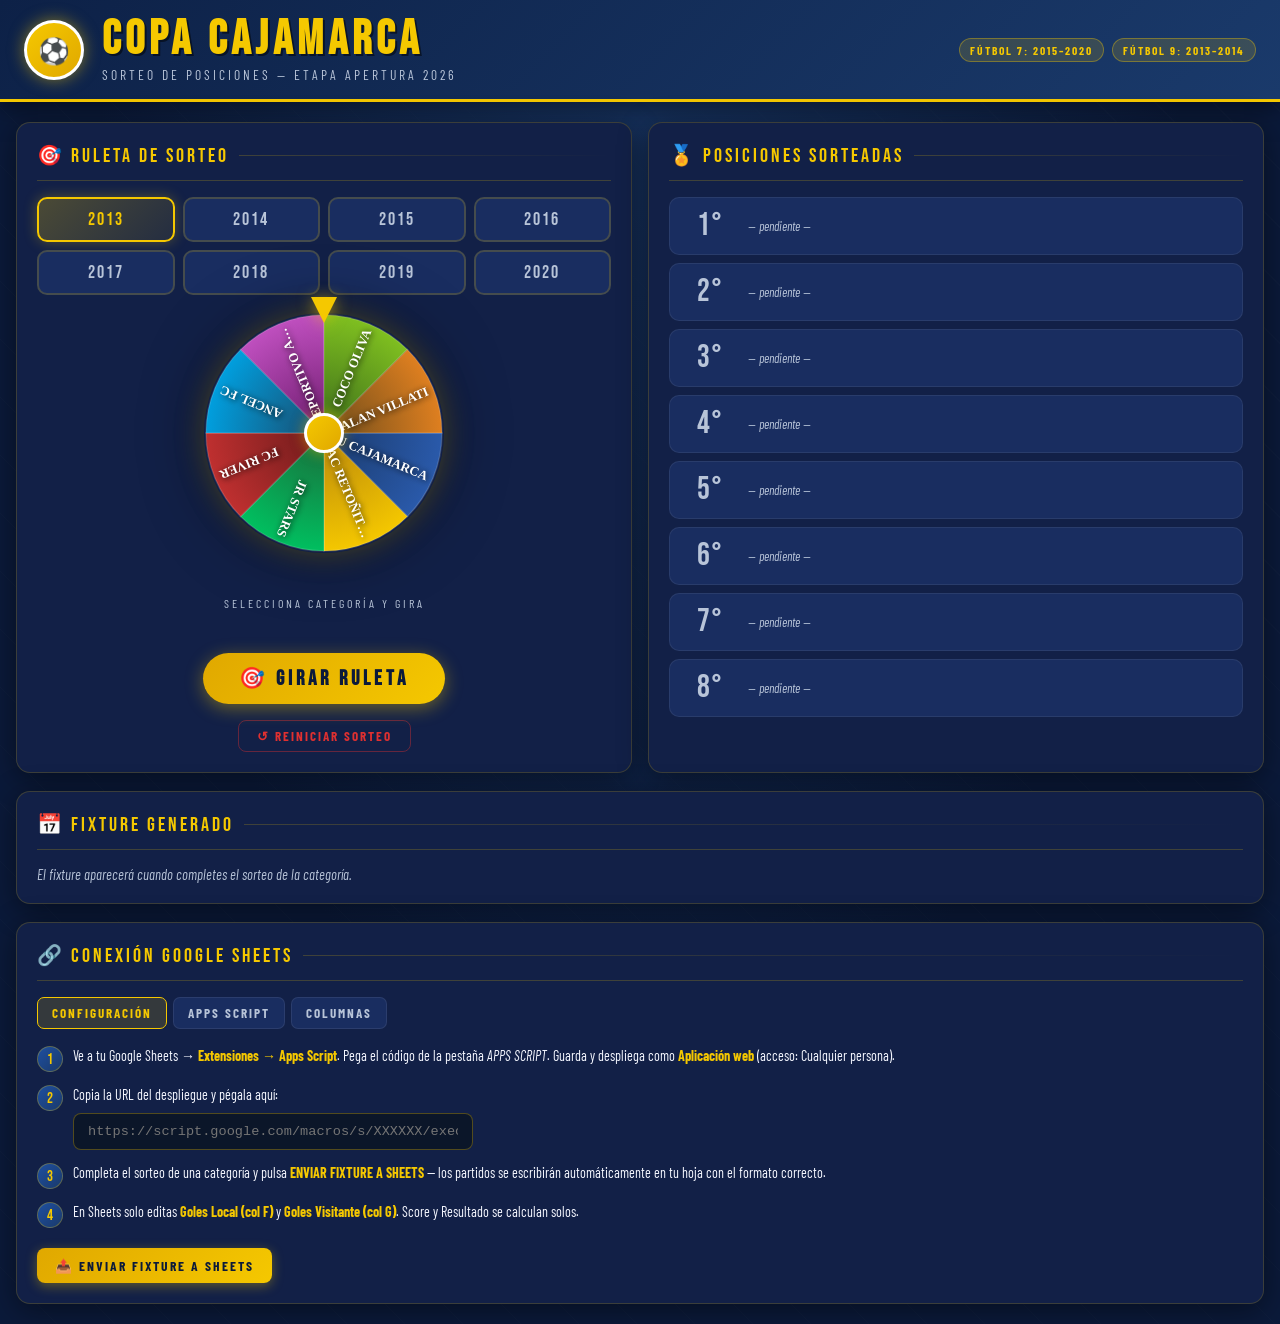
==== index.html @ 7217dd5e "MVP" ====
<!DOCTYPE html>
<html lang="es">
<head>
<meta charset="UTF-8">
<meta name="viewport" content="width=device-width, initial-scale=1.0">
<title>Copa Cajamarca – Sorteo</title>
<link href="https://fonts.googleapis.com/css2?family=Bebas+Neue&family=Barlow+Condensed:wght@400;600;700;800&display=swap" rel="stylesheet">
<style>
:root {
  --azul: #1a3a6b;
  --azul2: #0d2147;
  --azul3: #1e4fa0;
  --amarillo: #f5c800;
  --amarillo2: #e0a800;
  --blanco: #f5f7ff;
  --gris: #b8c4d8;
  --fondo: #0b1a3a;
  --panel: #122047;
  --panel2: #192d60;
  --verde: #00d068;
  --rojo: #e03030;
  --sombra: rgba(0,0,0,0.45);
}
*{box-sizing:border-box;margin:0;padding:0;}
body{
  background: var(--fondo);
  color: var(--blanco);
  font-family: 'Barlow Condensed', sans-serif;
  min-height:100vh;
  background-image:
    radial-gradient(ellipse at top, rgba(26,58,107,0.8) 0%, transparent 60%),
    repeating-linear-gradient(45deg, transparent, transparent 40px, rgba(255,255,255,0.01) 40px, rgba(255,255,255,0.01) 41px);
}

/* HEADER */
header{
  background: linear-gradient(135deg, var(--azul2), var(--azul));
  border-bottom: 3px solid var(--amarillo);
  padding: 16px 24px;
  display: flex;
  align-items: center;
  gap: 18px;
  box-shadow: 0 4px 24px rgba(0,0,0,0.5);
}
.logo-circle{
  width:60px;height:60px;border-radius:50%;
  background: linear-gradient(135deg, var(--amarillo), var(--amarillo2));
  border:3px solid #fff;
  display:flex;align-items:center;justify-content:center;
  font-size:1.6rem; flex-shrink:0;
  box-shadow:0 0 16px rgba(245,200,0,0.5);
}
.header-text h1{
  font-family:'Bebas Neue',sans-serif;
  font-size: clamp(1.8rem,4vw,3rem);
  letter-spacing:5px;
  color: var(--amarillo);
  text-shadow: 2px 2px 0 rgba(0,0,0,0.5);
  line-height:1;
}
.header-text p{
  font-size:0.85rem;
  letter-spacing:3px;
  color: var(--gris);
  text-transform:uppercase;
  margin-top:2px;
}
.header-badges{
  margin-left:auto;
  display:flex; gap:8px; flex-wrap:wrap; justify-content:flex-end;
}
.badge{
  background: rgba(245,200,0,0.15);
  border:1px solid rgba(245,200,0,0.35);
  color: var(--amarillo);
  font-size:0.72rem;
  font-weight:700;
  letter-spacing:2px;
  padding:4px 10px;
  border-radius:20px;
}

/* LAYOUT */
.wrap{max-width:1280px;margin:0 auto;padding:20px 16px;display:flex;flex-direction:column;gap:18px;}

.row{display:grid;gap:16px;}
.row-2{grid-template-columns:1fr 1fr;}
.row-3{grid-template-columns:1fr 1fr 1fr;}
@media(max-width:900px){.row-2,.row-3{grid-template-columns:1fr;}}

/* PANEL */
.panel{
  background: var(--panel);
  border:1px solid rgba(245,200,0,0.18);
  border-radius:14px;
  padding:20px;
  box-shadow:0 6px 30px var(--sombra);
}
.panel-hdr{
  font-family:'Bebas Neue',sans-serif;
  font-size:1.25rem;
  letter-spacing:3px;
  color: var(--amarillo);
  padding-bottom:12px;
  margin-bottom:16px;
  border-bottom:1px solid rgba(245,200,0,0.2);
  display:flex;align-items:center;gap:10px;
}
.panel-hdr::after{content:'';flex:1;height:1px;background:linear-gradient(to right,rgba(245,200,0,0.2),transparent);}

/* CAT BUTTONS */
.cat-grid{display:grid;grid-template-columns:repeat(4,1fr);gap:8px;margin-bottom:18px;}
.cat-btn{
  background: var(--panel2);
  border:2px solid rgba(245,200,0,0.2);
  color:var(--gris);
  font-family:'Bebas Neue',sans-serif;
  font-size:1.1rem;letter-spacing:2px;
  padding:10px 4px;border-radius:10px;cursor:pointer;
  transition:all .2s;text-align:center;
}
.cat-btn:hover{border-color:var(--amarillo);color:var(--amarillo);}
.cat-btn.active{
  background:linear-gradient(135deg,rgba(245,200,0,0.25),rgba(245,200,0,0.08));
  border-color:var(--amarillo);color:var(--amarillo);
  box-shadow:0 0 14px rgba(245,200,0,0.3);
}

/* WHEEL */
.wheel-wrap{display:flex;flex-direction:column;align-items:center;gap:16px;}
.wheel-outer{position:relative;width:240px;height:240px;}
.wheel-ptr{
  position:absolute;top:-16px;left:50%;transform:translateX(-50%);
  width:0;height:0;
  border-left:13px solid transparent;border-right:13px solid transparent;
  border-top:26px solid var(--amarillo);
  filter:drop-shadow(0 2px 8px rgba(245,200,0,0.6));z-index:10;
}
#wCanvas{border-radius:50%;box-shadow:0 0 30px rgba(245,200,0,0.25),0 0 60px rgba(0,0,0,0.5);}
.wheel-hub{
  position:absolute;top:50%;left:50%;transform:translate(-50%,-50%);
  width:40px;height:40px;border-radius:50%;
  background:linear-gradient(135deg,var(--amarillo),var(--amarillo2));
  border:3px solid #fff;box-shadow:0 0 14px rgba(245,200,0,0.5);z-index:10;
}

.spin-btn{
  background:linear-gradient(135deg,var(--amarillo2),var(--amarillo));
  color:#0b1a3a;border:none;
  font-family:'Bebas Neue',sans-serif;
  font-size:1.3rem;letter-spacing:4px;
  padding:13px 36px;border-radius:50px;cursor:pointer;
  transition:all .2s;box-shadow:0 4px 18px rgba(245,200,0,0.4);
  font-weight:900;
  position:relative;overflow:hidden;
}
.spin-btn::after{
  content:'';position:absolute;inset:0;
  background:radial-gradient(circle at center,rgba(255,255,255,0.35) 0%,transparent 70%);
  opacity:0;transition:opacity .15s;
}
.spin-btn:active::after{opacity:1;}
.spin-btn:hover:not(:disabled){transform:translateY(-2px) scale(1.04);box-shadow:0 8px 28px rgba(245,200,0,0.6),0 0 0 4px rgba(245,200,0,0.15);}
.spin-btn:disabled{opacity:.45;cursor:not-allowed;transform:none;}

/* PARTÍCULAS */
#particleCanvas{position:fixed;top:0;left:0;width:100%;height:100%;pointer-events:none;z-index:9999;}

/* RESULTADO GLOW pulse */
@keyframes resultPulse{
  0%{transform:scale(1);text-shadow:0 0 20px rgba(245,200,0,0.5);}
  50%{transform:scale(1.08);text-shadow:0 0 40px rgba(245,200,0,1),0 0 80px rgba(245,200,0,0.5);}
  100%{transform:scale(1);text-shadow:0 0 20px rgba(245,200,0,0.5);}
}
.res-pos.pop{animation:resultPulse .5s ease-out 3;}

/* WINNER card flash */
@keyframes winnerFlash{
  0%,100%{background:linear-gradient(135deg,rgba(245,200,0,0.12),rgba(245,200,0,0.03));}
  30%{background:linear-gradient(135deg,rgba(245,200,0,0.5),rgba(245,200,0,0.15));box-shadow:0 0 30px rgba(245,200,0,0.6);}
}
.pos-card.winner-flash{animation:winnerFlash .8s ease-out;}

/* SHAKE on complete */
@keyframes shakeWrap{
  0%,100%{transform:none;}
  10%,50%,90%{transform:translateX(-6px) rotate(-1deg);}
  30%,70%{transform:translateX(6px) rotate(1deg);}
}
.shake{animation:shakeWrap .5s ease-out;}

/* Spinning glow ring */
@keyframes spinGlow{
  0%{box-shadow:0 0 30px rgba(245,200,0,0.25),0 0 60px rgba(0,0,0,0.5);}
  50%{box-shadow:0 0 60px rgba(245,200,0,0.9),0 0 100px rgba(245,200,0,0.3);}
  100%{box-shadow:0 0 30px rgba(245,200,0,0.25),0 0 60px rgba(0,0,0,0.5);}
}
#wCanvas.spinning{animation:spinGlow .3s ease-in-out infinite;}

.reset-btn{
  background:transparent;border:1px solid rgba(224,48,48,0.4);color:var(--rojo);
  font-family:'Barlow Condensed',sans-serif;font-weight:700;
  font-size:0.82rem;letter-spacing:2px;padding:7px 18px;border-radius:8px;cursor:pointer;transition:all .2s;
}
.reset-btn:hover{background:rgba(224,48,48,0.1);border-color:var(--rojo);}

.result-box{
  text-align:center;min-height:68px;
  display:flex;flex-direction:column;align-items:center;justify-content:center;
}
.res-label{font-size:0.75rem;color:var(--gris);letter-spacing:3px;text-transform:uppercase;}
.res-pos{
  font-family:'Bebas Neue',sans-serif;font-size:3.2rem;
  color:var(--amarillo);line-height:1;
  text-shadow:0 0 20px rgba(245,200,0,0.5);
}
.res-team{font-size:1rem;font-weight:700;color:#7ec8ff;letter-spacing:2px;margin-top:2px;}

.complete-banner{
  display:none;text-align:center;padding:12px;
  background:linear-gradient(135deg,rgba(0,208,104,0.15),transparent);
  border:1px solid rgba(0,208,104,0.3);border-radius:10px;margin-top:8px;
  font-family:'Bebas Neue',sans-serif;font-size:1.2rem;letter-spacing:3px;color:var(--verde);
  animation:glow 2s ease-in-out infinite;
}
@keyframes glow{0%,100%{box-shadow:0 0 8px rgba(0,208,104,0.2);}50%{box-shadow:0 0 24px rgba(0,208,104,0.5);}}

/* POSICIONES SORTEADAS — grande, sin scroll */
.pos-grid{
  display:flex;flex-direction:column;gap:8px;
}
.pos-card{
  display:flex;align-items:center;gap:14px;
  background: var(--panel2);
  border:1px solid rgba(255,255,255,0.07);
  border-radius:10px;padding:12px 16px;
  transition:all .2s;
}
.pos-card.filled{
  border-color:rgba(245,200,0,0.35);
  background:linear-gradient(135deg,rgba(245,200,0,0.12),rgba(245,200,0,0.03));
}
.pos-num{
  font-family:'Bebas Neue',sans-serif;font-size:2rem;
  min-width:48px;text-align:center;line-height:1;
  color: var(--gris);
}
.pos-num.filled{color:var(--amarillo);text-shadow:0 0 12px rgba(245,200,0,0.4);}
.pos-name{font-size:1rem;font-weight:700;letter-spacing:1.5px;color:var(--blanco);}
.pos-badge-lbl{
  margin-left:auto;font-size:0.7rem;letter-spacing:2px;
  color:var(--amarillo);font-weight:700;
}
.pos-empty-hint{font-size:0.82rem;color:var(--gris);font-style:italic;}

/* SEMIFINALES */
.sf-box{
  background:linear-gradient(135deg,rgba(0,208,104,0.07),transparent);
  border:1px solid rgba(0,208,104,0.2);
  border-radius:10px;padding:14px;
}
.sf-match{
  display:flex;align-items:center;justify-content:space-between;
  padding:10px 0;border-bottom:1px solid rgba(255,255,255,0.05);
  font-size:0.95rem;font-weight:700;letter-spacing:1px;
}
.sf-match:last-child{border-bottom:none;}
.sf-team{flex:1;text-align:center;font-size:0.88rem;}
.sf-pos{font-family:'Bebas Neue',sans-serif;font-size:1.5rem;min-width:36px;text-align:center;}
.c1{color:#FFD700;} .c2{color:#c0c0c0;} .c3{color:#cd7f32;} .c4{color:#7ec8ff;}
.sf-vs{color:var(--gris);font-size:0.75rem;padding:0 8px;}
.sf-note{font-size:0.7rem;color:var(--gris);letter-spacing:1px;margin-left:4px;}
.descanso-tag{
  background:rgba(245,200,0,0.12);color:var(--amarillo);
  font-size:0.7rem;letter-spacing:2px;padding:2px 8px;border-radius:5px;
  border:1px solid rgba(245,200,0,0.2);
}
.final-tag{
  font-family:'Bebas Neue',sans-serif;font-size:1.1rem;
  letter-spacing:3px;color:var(--amarillo);text-align:center;
  padding:6px 0;
}

/* FIXTURE */
.fixture-controls{
  display:flex;align-items:center;gap:10px;flex-wrap:wrap;margin-bottom:14px;
}
.fixture-controls select,
.fixture-controls input{
  background:var(--panel2);border:1px solid rgba(245,200,0,0.25);
  color:var(--blanco);font-family:'Barlow Condensed',sans-serif;
  font-size:0.9rem;letter-spacing:1px;
  padding:8px 12px;border-radius:8px;outline:none;cursor:pointer;
}
.fixture-controls select:focus,
.fixture-controls input:focus{border-color:var(--amarillo);}
.fixture-controls label{font-size:0.8rem;color:var(--gris);letter-spacing:2px;text-transform:uppercase;}

.jornada-block{margin-bottom:16px;}
.jornada-label{
  font-family:'Bebas Neue',sans-serif;font-size:1.1rem;letter-spacing:3px;
  color:var(--amarillo);margin-bottom:8px;display:flex;align-items:center;gap:8px;
}
.jornada-label::after{content:'';flex:1;height:1px;background:rgba(245,200,0,0.2);}

.match-row{
  display:flex;align-items:center;gap:8px;
  background:var(--panel2);border:1px solid rgba(255,255,255,0.06);
  border-radius:8px;padding:11px 14px;margin-bottom:7px;
  font-size:0.95rem;font-weight:600;letter-spacing:1px;
}
.match-local,.match-visitor{flex:1;}
.match-local{text-align:right;}
.match-visitor{text-align:left;}
.match-vs{
  background:rgba(245,200,0,0.12);border:1px solid rgba(245,200,0,0.25);
  color:var(--amarillo);font-family:'Bebas Neue',sans-serif;
  font-size:0.85rem;letter-spacing:2px;padding:4px 10px;border-radius:6px;
  white-space:nowrap;flex-shrink:0;
}
.match-pos{
  font-size:0.72rem;color:var(--gris);letter-spacing:1px;
  display:block;font-weight:400;
}
.no-fixture{color:var(--gris);font-size:0.9rem;font-style:italic;}

/* DESCANSO row en fixture */
.bye-row{
  display:flex;align-items:center;gap:10px;
  background:rgba(255,140,0,0.07);border:1px dashed rgba(255,140,0,0.35);
  border-radius:8px;padding:9px 14px;margin-bottom:7px;
  font-size:0.88rem;font-weight:600;letter-spacing:1px;color:rgba(255,200,80,0.85);
}
.bye-icon{font-size:1.1rem;}
.bye-label{font-size:0.7rem;letter-spacing:2px;color:rgba(255,140,0,0.6);margin-left:auto;text-transform:uppercase;}

/* SHEETS */
.url-input{
  width:100%;background:#0b1629;border:1px solid rgba(245,200,0,0.3);
  color:var(--amarillo);font-family:'Courier New',monospace;font-size:0.85rem;
  padding:10px 14px;border-radius:8px;margin-top:8px;outline:none;
}
.url-input:focus{border-color:var(--amarillo);box-shadow:0 0 10px rgba(245,200,0,0.2);}
.code-block{
  background:#060e1f;border:1px solid rgba(255,255,255,0.1);border-radius:8px;
  padding:14px 16px;font-family:'Courier New',monospace;font-size:0.78rem;
  color:#7ee787;margin:10px 0;white-space:pre-wrap;word-break:break-all;line-height:1.6;
  max-height:260px;overflow-y:auto;
}
.code-block::-webkit-scrollbar{width:4px;}
.code-block::-webkit-scrollbar-thumb{background:rgba(245,200,0,0.3);border-radius:2px;}
.action-btn{
  background:linear-gradient(135deg,var(--azul3),var(--azul));
  color:#fff;border:1px solid rgba(245,200,0,0.3);
  font-family:'Barlow Condensed',sans-serif;font-weight:700;
  font-size:0.85rem;letter-spacing:2px;padding:9px 18px;
  border-radius:8px;cursor:pointer;transition:all .2s;margin-top:8px;margin-right:6px;
}
.action-btn:hover{background:linear-gradient(135deg,var(--azul),var(--azul2));border-color:var(--amarillo);}
.action-btn.amarillo{
  background:linear-gradient(135deg,var(--amarillo2),var(--amarillo));
  color:#0b1a3a;border:none;box-shadow:0 3px 12px rgba(245,200,0,0.35);
}
.action-btn.amarillo:hover{box-shadow:0 6px 20px rgba(245,200,0,0.55);}

.step-row{display:flex;gap:10px;align-items:flex-start;margin-bottom:12px;}
.step-n{
  width:26px;height:26px;border-radius:50%;
  background:linear-gradient(135deg,var(--azul3),var(--azul));
  border:1px solid rgba(245,200,0,0.3);
  color:var(--amarillo);font-family:'Bebas Neue',sans-serif;font-size:0.95rem;
  display:flex;align-items:center;justify-content:center;flex-shrink:0;margin-top:1px;
}
.step-t{font-size:0.88rem;color:var(--blanco);line-height:1.5;}
.step-t strong{color:var(--amarillo);}

.tabs{display:flex;gap:6px;margin-bottom:16px;flex-wrap:wrap;}
.tab-btn{
  background:var(--panel2);border:1px solid rgba(255,255,255,0.08);
  color:var(--gris);font-family:'Barlow Condensed',sans-serif;font-weight:700;
  font-size:0.82rem;letter-spacing:2px;padding:7px 14px;border-radius:7px;cursor:pointer;transition:all .2s;
}
.tab-btn.active{background:rgba(245,200,0,0.15);border-color:var(--amarillo);color:var(--amarillo);}
.tab-c{display:none;} .tab-c.active{display:block;}

.copy-btn{
  background:rgba(245,200,0,0.12);border:1px solid rgba(245,200,0,0.25);
  color:var(--amarillo);font-family:'Barlow Condensed',sans-serif;
  font-weight:700;font-size:0.78rem;letter-spacing:2px;
  padding:5px 12px;border-radius:6px;cursor:pointer;transition:all .2s;margin-top:4px;
}
.copy-btn:hover{background:rgba(245,200,0,0.22);}

#statusMsg{
  margin-top:10px;padding:8px 14px;border-radius:8px;
  font-size:0.85rem;font-weight:700;letter-spacing:1px;display:none;
}
#statusMsg.ok{background:rgba(0,208,104,0.12);border:1px solid rgba(0,208,104,0.3);color:var(--verde);}
#statusMsg.err{background:rgba(224,48,48,0.12);border:1px solid rgba(224,48,48,0.3);color:var(--rojo);}
#statusMsg.info{background:rgba(245,200,0,0.1);border:1px solid rgba(245,200,0,0.25);color:var(--amarillo);}
</style>
</head>
<body>

<header>
  <div class="logo-circle">
  <img src="logo.png" alt="Copa Cajamarca"
    style="width:100%;height:100%;object-fit:cover;border-radius:50%;"
    onerror="this.style.display='none';this.parentElement.innerHTML='⚽';">
</div>
  <div class="header-text">
    <h1>COPA CAJAMARCA</h1>
    <p>Sorteo de Posiciones — Etapa Apertura 2026</p>
  </div>
  <div class="header-badges">
    <span class="badge">FÚTBOL 7: 2015–2020</span>
    <span class="badge">FÚTBOL 9: 2013–2014</span>
  </div>
</header>

<div class="wrap">

  <!-- ROW 1: Ruleta + Posiciones -->
  <div class="row row-2">

    <!-- RULETA -->
    <div class="panel">
      <div class="panel-hdr">🎯 RULETA DE SORTEO</div>
      <div class="cat-grid" id="catGrid"></div>
      <div class="wheel-wrap">
        <div class="wheel-outer">
          <div class="wheel-ptr"></div>
          <canvas id="wCanvas" width="240" height="240"></canvas>
          <div class="wheel-hub"></div>
        </div>
        <div class="result-box" id="resultBox">
          <div class="res-label">Selecciona categoría y gira</div>
        </div>
        <button class="spin-btn" id="spinBtn" onclick="spinWheel()">🎯 GIRAR RULETA</button>
        <button class="reset-btn" onclick="resetDraw()">↺ REINICIAR SORTEO</button>
        <div class="complete-banner" id="completeBanner">🏆 ¡SORTEO COMPLETO!</div>
      </div>
    </div>

    <!-- POSICIONES -->
    <div class="panel">
      <div class="panel-hdr">🏅 POSICIONES SORTEADAS</div>
      <div class="pos-grid" id="posGrid"></div>

      <!-- SEMIFINALES/FINAL (solo si ≤4) -->
      <div id="sfSection" style="display:none;margin-top:18px;">
        <div class="panel-hdr" style="margin-bottom:12px;">🏆 <span id="sfTitle">SEMIFINALES</span></div>
        <div class="sf-box" id="sfBox"></div>
      </div>
    </div>

  </div>

  <!-- ROW 2: Fixture generado (full width) -->
  <div class="panel">
    <div class="panel-hdr" id="fixturePanelHdr">📅 FIXTURE GENERADO</div>
    <div class="fixture-controls" id="fixtureControls" style="display:none;">
      <label>Jornada:</label>
      <select id="filterJornada" onchange="renderFixture()">
        <option value="">Todas</option>
      </select>
      <label>Buscar equipo:</label>
      <input type="text" id="searchEquipo" placeholder="Nombre del equipo…" oninput="renderFixture()" style="width:200px;">
    </div>
    <div id="fixtureContent"><div class="no-fixture">El fixture aparecerá cuando completes el sorteo de la categoría.</div></div>
  </div>

  <!-- ROW 3: Google Sheets -->
  <div class="panel">
    <div class="panel-hdr">🔗 CONEXIÓN GOOGLE SHEETS</div>
    <div class="tabs">
      <button class="tab-btn active" onclick="switchTab('t-setup',this)">CONFIGURACIÓN</button>
      <button class="tab-btn" onclick="switchTab('t-script',this)">APPS SCRIPT</button>
      <button class="tab-btn" onclick="switchTab('t-cols',this)">COLUMNAS</button>
    </div>

    <div id="t-setup" class="tab-c active">
      <div class="step-row"><div class="step-n">1</div><div class="step-t">Ve a tu Google Sheets → <strong>Extensiones → Apps Script</strong>. Pega el código de la pestaña <em>APPS SCRIPT</em>. Guarda y despliega como <strong>Aplicación web</strong> (acceso: Cualquier persona).</div></div>
      <div class="step-row"><div class="step-n">2</div><div class="step-t">Copia la URL del despliegue y pégala aquí:<input class="url-input" id="sheetsUrl" type="text" placeholder="https://script.google.com/macros/s/XXXXXX/exec" oninput="saveUrl()"></div></div>
      <div class="step-row"><div class="step-n">3</div><div class="step-t">Completa el sorteo de una categoría y pulsa <strong>ENVIAR FIXTURE A SHEETS</strong> — los partidos se escribirán automáticamente en tu hoja con el formato correcto.</div></div>
      <div class="step-row"><div class="step-n">4</div><div class="step-t">En Sheets solo editas <strong>Goles Local (col F)</strong> y <strong>Goles Visitante (col G)</strong>. Score y Resultado se calculan solos.</div></div>
      <button class="action-btn amarillo" onclick="sendToSheets()">📤 ENVIAR FIXTURE A SHEETS</button>
      <div id="statusMsg"></div>
    </div>

    <div id="t-script" class="tab-c">
      <div class="step-t" style="margin-bottom:8px;">Pega este código en <strong>Apps Script</strong> de tu Google Sheets:</div>
      <div class="code-block" id="codeBlock">// ============================================
// COPA CAJAMARCA — Apps Script
// ============================================
const SHEET_FIXTURE = "FIXTURE"; // Nombre de tu hoja

function doGet(e) {
  const action = e.parameter.action || "";
  if (action === "writeFixture") return writeFixture(e);
  return ContentService.createTextOutput("Copa Cajamarca API OK");
}

function writeFixture(e) {
  const ss = SpreadsheetApp.getActiveSpreadsheet();
  let sheet = ss.getSheetByName(SHEET_FIXTURE);
  if (!sheet) sheet = ss.insertSheet(SHEET_FIXTURE);

  const payload = JSON.parse(e.parameter.data);
  const categoria = payload.categoria;
  const partidos  = payload.partidos;

  // Encabezados (solo si la hoja está vacía)
  if (sheet.getLastRow() === 0) {
    sheet.appendRow(["Jornada","CATEGORIA","Local","Score","Visitante","Goles Local","Goles Visitante","Resultado"]);
    sheet.getRange(1,1,1,8).setFontWeight("bold").setBackground("#1a3a6b").setFontColor("#ffffff");
    sheet.setFrozenRows(1);
  }

  // Borrar filas previas de esta categoría
  const data = sheet.getDataRange().getValues();
  for (let i = data.length - 1; i >= 1; i--) {
    if (String(data[i][1]) === String(categoria)) sheet.deleteRow(i + 1);
  }

  // Insertar nuevos partidos
  partidos.forEach(p => {
    sheet.appendRow([
      p.jornada,
      categoria,
      p.local,
      "- : -",       // Score inicial
      p.visitante,
      "",            // Goles Local (vacío para editar)
      "",            // Goles Visitante (vacío para editar)
      "PENDIENTE"
    ]);
  });

  // Formato de la última columna (Resultado) en negrita
  const last = sheet.getLastRow();
  if (last > 1) {
    sheet.getRange(2, 8, last - 1, 1).setFontWeight("bold");
    sheet.getRange(2, 6, last - 1, 2).setBackground("#e8f5e9"); // verde claro para goles
    sheet.autoResizeColumns(1, 8);
  }

  return ContentService
    .createTextOutput(JSON.stringify({ ok: true, rows: partidos.length }))
    .setMimeType(ContentService.MimeType.JSON);
}</div>
      <button class="copy-btn" onclick="copyCode()">📋 COPIAR CÓDIGO</button>
    </div>

    <div id="t-cols" class="tab-c">
      <div class="step-t" style="margin-bottom:12px;">Tu hoja <strong>FIXTURE</strong> tendrá estas columnas (se crean automáticamente al enviar):</div>
      <div style="display:grid;grid-template-columns:repeat(4,1fr);gap:7px;">
        <div style="background:rgba(245,200,0,0.1);border:1px solid rgba(245,200,0,0.25);border-radius:7px;padding:9px;text-align:center;font-size:0.82rem;color:var(--amarillo);font-weight:700;">A<br><span style="color:var(--blanco);font-weight:400;">Jornada</span></div>
        <div style="background:rgba(245,200,0,0.1);border:1px solid rgba(245,200,0,0.25);border-radius:7px;padding:9px;text-align:center;font-size:0.82rem;color:var(--amarillo);font-weight:700;">B<br><span style="color:var(--blanco);font-weight:400;">CATEGORIA</span></div>
        <div style="background:rgba(245,200,0,0.1);border:1px solid rgba(245,200,0,0.25);border-radius:7px;padding:9px;text-align:center;font-size:0.82rem;color:var(--amarillo);font-weight:700;">C<br><span style="color:var(--blanco);font-weight:400;">Local</span></div>
        <div style="background:rgba(245,200,0,0.1);border:1px solid rgba(245,200,0,0.25);border-radius:7px;padding:9px;text-align:center;font-size:0.82rem;color:var(--amarillo);font-weight:700;">D<br><span style="color:var(--blanco);font-weight:400;">Score</span></div>
        <div style="background:rgba(100,200,255,0.1);border:1px solid rgba(100,200,255,0.25);border-radius:7px;padding:9px;text-align:center;font-size:0.82rem;color:#7ec8ff;font-weight:700;">E<br><span style="color:var(--blanco);font-weight:400;">Visitante</span></div>
        <div style="background:rgba(0,208,104,0.1);border:1px solid rgba(0,208,104,0.3);border-radius:7px;padding:9px;text-align:center;font-size:0.82rem;color:var(--verde);font-weight:700;">F ✏️<br><span style="color:var(--blanco);font-weight:400;">Goles Local</span></div>
        <div style="background:rgba(0,208,104,0.1);border:1px solid rgba(0,208,104,0.3);border-radius:7px;padding:9px;text-align:center;font-size:0.82rem;color:var(--verde);font-weight:700;">G ✏️<br><span style="color:var(--blanco);font-weight:400;">Goles Visit.</span></div>
        <div style="background:rgba(245,200,0,0.1);border:1px solid rgba(245,200,0,0.25);border-radius:7px;padding:9px;text-align:center;font-size:0.82rem;color:var(--amarillo);font-weight:700;">H<br><span style="color:var(--blanco);font-weight:400;">Resultado</span></div>
      </div>
      <div style="margin-top:10px;color:var(--gris);font-size:0.78rem;">Las columnas <span style="color:var(--verde)">F y G</span> son las únicas que editas manualmente en Sheets.</div>
    </div>
  </div>

</div><!-- /wrap -->
<canvas id="particleCanvas"></canvas>

<script>
// ============================================
// DATA
// ============================================
const EQUIPOS = {
  "2013": ["U CAJAMARCA","AAC RETOÑITOS","JR STARS","FC RIVER","ANCEL FC","DEPORTIVO ANCEL","COCO OLIVA","ALAN VILLATI"],
  "2014": ["U CAJAMARCA","AAC RETOÑITOS","JR STARS","COCO OLIVA"],
  "2015": ["U CAJAMARCA","AAC RETOÑITOS","JR STARS","COCO OLIVA"],
  "2016": ["U CAJAMARCA","AAC RETOÑITOS","JR STARS","EFB BARCELONA","COCO OLIVA","ALAN VILLATI"],
  "2017": ["U CAJAMARCA","AAC RETOÑITOS","JR STARS","SAINTHORE","PERFECT SOCCER","JOTITAS","COCO OLIVA","ALAN VILLATI"],
  "2018": ["U CAJAMARCA","AAC RETOÑITOS","JR STARS","ANCEL FC","OLYMPIC FC"],
  "2019": ["U CAJAMARCA","AAC RETOÑITOS","JR STARS","OLYMPIC FC","ANCEL FC"],
  "2020": ["U CAJAMARCA","AAC RETOÑITOS","JJ LOS LEONES"]
};

let state = {};
Object.keys(EQUIPOS).forEach(c => { state[c] = { drawn:[], remaining:[...EQUIPOS[c]], spinning:false }; });

let currentCat = "2013";
let currentMatches = [];

const COLORS = [
  ["#1a3a6b","#2a5aab"],["#b8860b","#f5c800"],["#1a6b3a","#00c060"],
  ["#6b1a1a","#c03030"],["#1a4a6b","#00a0e0"],["#6b1a6b","#c050c0"],
  ["#3a6b1a","#80c020"],["#6b4a1a","#e08020"],["#1a6b6b","#00c0c0"],["#4a1a6b","#9040d0"],
];

// ============================================
// AUDIO ENGINE (Web Audio API — sin archivos externos)
// ============================================
let audioCtx = null;
function getAudio(){
  if(!audioCtx) audioCtx = new (window.AudioContext||window.webkitAudioContext)();
  return audioCtx;
}

function playTick(pitch=440, vol=0.18){
  const ac=getAudio();
  const o=ac.createOscillator();
  const g=ac.createGain();
  o.connect(g); g.connect(ac.destination);
  o.type='triangle';
  o.frequency.setValueAtTime(pitch,ac.currentTime);
  o.frequency.exponentialRampToValueAtTime(pitch*1.5,ac.currentTime+0.02);
  g.gain.setValueAtTime(vol,ac.currentTime);
  g.gain.exponentialRampToValueAtTime(0.001,ac.currentTime+0.07);
  o.start(ac.currentTime);
  o.stop(ac.currentTime+0.08);
}

function playWhoosh(){
  const ac=getAudio();
  const buf=ac.createBuffer(1,ac.sampleRate*0.4,ac.sampleRate);
  const d=buf.getChannelData(0);
  for(let i=0;i<d.length;i++) d[i]=(Math.random()*2-1)*Math.pow(1-i/d.length,2);
  const src=ac.createBufferSource();
  const g=ac.createGain();
  const f=ac.createBiquadFilter();
  src.buffer=buf;
  f.type='bandpass'; f.frequency.value=800; f.Q.value=0.5;
  src.connect(f); f.connect(g); g.connect(ac.destination);
  g.gain.setValueAtTime(0.6,ac.currentTime);
  g.gain.exponentialRampToValueAtTime(0.001,ac.currentTime+0.4);
  src.start();
}

function playWinner(){
  const ac=getAudio();
  // Fanfare: 4 notas ascendentes
  const notes=[523.25,659.25,783.99,1046.5];
  notes.forEach((freq,i)=>{
    const t=ac.currentTime+i*0.13;
    const o=ac.createOscillator();
    const g=ac.createGain();
    o.connect(g); g.connect(ac.destination);
    o.type='square';
    o.frequency.setValueAtTime(freq,t);
    g.gain.setValueAtTime(0,t);
    g.gain.linearRampToValueAtTime(0.22,t+0.04);
    g.gain.exponentialRampToValueAtTime(0.001,t+0.25);
    o.start(t); o.stop(t+0.28);
    // Harmonía
    const o2=ac.createOscillator();
    const g2=ac.createGain();
    o2.connect(g2); g2.connect(ac.destination);
    o2.type='sine'; o2.frequency.setValueAtTime(freq*1.5,t);
    g2.gain.setValueAtTime(0,t);
    g2.gain.linearRampToValueAtTime(0.1,t+0.04);
    g2.gain.exponentialRampToValueAtTime(0.001,t+0.2);
    o2.start(t); o2.stop(t+0.22);
  });
}

function playComplete(){
  const ac=getAudio();
  // Jingle of victory
  const melody=[
    [523.25,0],[659.25,0.12],[783.99,0.24],[1046.5,0.36],
    [987.77,0.5],[1046.5,0.6],[1174.66,0.72],[1318.51,0.84]
  ];
  melody.forEach(([freq,delay])=>{
    const t=ac.currentTime+delay;
    const o=ac.createOscillator();
    const g=ac.createGain();
    o.connect(g); g.connect(ac.destination);
    o.type='sine';
    o.frequency.setValueAtTime(freq,t);
    g.gain.setValueAtTime(0,t);
    g.gain.linearRampToValueAtTime(0.28,t+0.05);
    g.gain.exponentialRampToValueAtTime(0.001,t+0.3);
    o.start(t); o.stop(t+0.32);
  });
  // Drum hit
  const buf=ac.createBuffer(1,ac.sampleRate*0.3,ac.sampleRate);
  const d=buf.getChannelData(0);
  for(let i=0;i<d.length;i++) d[i]=(Math.random()*2-1)*Math.exp(-i/(ac.sampleRate*0.05));
  const src=ac.createBufferSource();
  const g=ac.createGain();
  src.buffer=buf; src.connect(g); g.connect(ac.destination);
  g.gain.value=0.5; src.start();
}

// ============================================
// PARTICLES
// ============================================
const pCanvas=document.getElementById('particleCanvas');
const pCtx=pCanvas.getContext('2d');
let particles=[];
let pAnimId=null;

function resizePC(){
  pCanvas.width=window.innerWidth;
  pCanvas.height=window.innerHeight;
}
resizePC();
window.addEventListener('resize',resizePC);

function spawnConfetti(x,y,count=80){
  const colors=['#f5c800','#00d068','#7ec8ff','#e03030','#ff8c00','#fff','#c050c0'];
  for(let i=0;i<count;i++){
    const angle=Math.random()*Math.PI*2;
    const speed=4+Math.random()*8;
    particles.push({
      x,y,
      vx:Math.cos(angle)*speed,
      vy:Math.sin(angle)*speed-6,
      color:colors[Math.floor(Math.random()*colors.length)],
      size:4+Math.random()*8,
      rot:Math.random()*360,
      rotV:(Math.random()-0.5)*12,
      life:1,
      decay:0.012+Math.random()*0.018,
      shape:Math.random()<0.5?'rect':'circle'
    });
  }
  if(!pAnimId) animParticles();
}

function animParticles(){
  pCtx.clearRect(0,0,pCanvas.width,pCanvas.height);
  particles.forEach(p=>{
    p.x+=p.vx; p.y+=p.vy;
    p.vy+=0.3; // gravity
    p.vx*=0.99;
    p.rot+=p.rotV;
    p.life-=p.decay;
    pCtx.save();
    pCtx.globalAlpha=Math.max(0,p.life);
    pCtx.fillStyle=p.color;
    pCtx.translate(p.x,p.y);
    pCtx.rotate(p.rot*Math.PI/180);
    if(p.shape==='rect'){
      pCtx.fillRect(-p.size/2,-p.size/4,p.size,p.size/2);
    } else {
      pCtx.beginPath();
      pCtx.arc(0,0,p.size/2,0,Math.PI*2);
      pCtx.fill();
    }
    pCtx.restore();
  });
  particles=particles.filter(p=>p.life>0);
  if(particles.length>0){
    pAnimId=requestAnimationFrame(animParticles);
  } else {
    pAnimId=null;
  }
}

function burstConfettiFromWheel(){
  const rect=document.getElementById('wCanvas').getBoundingClientRect();
  const cx=rect.left+rect.width/2;
  const cy=rect.top+rect.height/2;
  spawnConfetti(cx,cy,120);
}

function burstConfettiFullScreen(){
  const w=pCanvas.width, h=pCanvas.height;
  spawnConfetti(w*0.25,h*0.3,60);
  setTimeout(()=>spawnConfetti(w*0.75,h*0.3,60),200);
  setTimeout(()=>spawnConfetti(w*0.5,h*0.2,80),400);
  setTimeout(()=>spawnConfetti(w*0.1,h*0.5,50),600);
  setTimeout(()=>spawnConfetti(w*0.9,h*0.5,50),800);
}

// ============================================
// WHEEL
// ============================================
const canvas = document.getElementById('wCanvas');
const ctx = canvas.getContext('2d');
let angle = 0;

function drawWheel(a) {
  const items = state[currentCat].remaining;
  ctx.clearRect(0,0,240,240);
  if (!items.length) {
    ctx.fillStyle='rgba(245,200,0,0.08)';
    ctx.beginPath();ctx.arc(120,120,120,0,Math.PI*2);ctx.fill();
    ctx.fillStyle='#f5c800';ctx.font='bold 15px Barlow Condensed';
    ctx.textAlign='center';ctx.fillText('SORTEO',120,115);ctx.fillText('COMPLETO',120,135);
    return;
  }
  const n=items.length, arc=(Math.PI*2)/n;
  for(let i=0;i<n;i++){
    const s=a+i*arc, e=s+arc;
    const [c1,c2]=COLORS[i%COLORS.length];
    const grd=ctx.createRadialGradient(120,120,0,120,120,120);
    grd.addColorStop(0,c1);grd.addColorStop(1,c2);
    ctx.beginPath();ctx.moveTo(120,120);ctx.arc(120,120,118,s,e);ctx.closePath();
    ctx.fillStyle=grd;ctx.fill();
    ctx.strokeStyle='rgba(255,255,255,0.15)';ctx.lineWidth=1.5;ctx.stroke();
    ctx.save();ctx.translate(120,120);ctx.rotate(s+arc/2);
    ctx.textAlign='right';ctx.fillStyle='#fff';
    // Font size: bigger base, scales down only when many teams
    const fontSize = n <= 4 ? 17 : n <= 6 ? 15 : n <= 8 ? 13 : 11;
    ctx.font=`bold ${fontSize}px Barlow Condensed`;
    ctx.shadowColor='rgba(0,0,0,0.95)';ctx.shadowBlur=6;ctx.shadowOffsetX=1;ctx.shadowOffsetY=1;
    // Just the team name, no position number
    const maxChars = n <= 4 ? 18 : n <= 6 ? 15 : 12;
    const lbl = items[i].length > maxChars ? items[i].slice(0, maxChars-1)+'…' : items[i];
    ctx.fillText(lbl, 112, 5);
    ctx.restore();
  }
}

// tick state
let lastTickAngle=0;
let tickInterval=null;

function spinWheel(){
  const s=state[currentCat];
  if(s.spinning||!s.remaining.length)return;
  // Unlock audio on first gesture
  getAudio();
  playWhoosh();
  s.spinning=true;
  document.getElementById('spinBtn').disabled=true;
  document.getElementById('spinBtn').textContent='⏳ GIRANDO...';
  canvas.classList.add('spinning');
  const n=s.remaining.length, arc=(Math.PI*2)/n;
  const total=(Math.PI*2)*7+Math.random()*(Math.PI*2);
  const t0=performance.now(), dur=3800, a0=angle;
  let lastTickSegment=-1;

  function ease(t){return t<0.5?4*t*t*t:1-Math.pow(-2*t+2,3)/2;}
  function anim(now){
    const p=Math.min((now-t0)/dur,1);
    const easedP=ease(p);
    angle=a0+total*easedP;
    drawWheel(angle);

    // Tick sound: segment crossing detection
    const speed=total/dur*(1-easedP+0.1); // faster at start
    const segment=Math.floor(((angle%(Math.PI*2))/(Math.PI*2))*n);
    if(segment!==lastTickSegment){
      lastTickSegment=segment;
      // Pitch rises at start, drops at end
      const pitchFactor = p < 0.5 ? 0.7+p*1.6 : 1.5-p*0.9;
      playTick(300+pitchFactor*350, 0.12+p*0.06);
    }

    if(p<1){requestAnimationFrame(anim);}
    else{
      canvas.classList.remove('spinning');
      document.getElementById('spinBtn').textContent='🎯 GIRAR RULETA';
      finalize(total,a0,n,arc);
    }
  }
  requestAnimationFrame(anim);
}

function finalize(total,a0,n,arc){
  const s=state[currentCat];
  const final=(a0+total)%(Math.PI*2);
  const ptr=(Math.PI*1.5-final+Math.PI*100)%(Math.PI*2);
  const idx=Math.floor(ptr/arc)%n;
  const winner=s.remaining[idx];
  s.drawn.push(winner);
  s.remaining.splice(idx,1);
  s.spinning=false;
  const pos=s.drawn.length;

  // Sound: winner fanfare
  playWinner();

  // Visual: confetti burst from wheel
  burstConfettiFromWheel();

  // Reveal result with animation
  document.getElementById('resultBox').innerHTML=`
    <div class="res-label">🎉 Posición ${pos}</div>
    <div class="res-pos pop">${pos}°</div>
    <div class="res-team">${winner}</div>`;

  drawWheel(angle);
  renderPos();

  // Flash the winner card
  setTimeout(()=>{
    const cards=document.querySelectorAll('.pos-card.filled');
    if(cards.length){
      const last=cards[cards.length-1];
      last.classList.add('winner-flash');
      setTimeout(()=>last.classList.remove('winner-flash'),900);
    }
  },300);

  document.getElementById('spinBtn').disabled=!s.remaining.length;
  if(!s.remaining.length){
    setTimeout(()=>{
      playComplete();
      burstConfettiFullScreen();
      document.getElementById('completeBanner').style.display='block';
      document.getElementById('completeBanner').classList.add('shake');
    },600);
    buildFixture();
  }
}

// ============================================
// CATEGORIES
// ============================================
function selectCat(cat){
  currentCat=cat;
  document.querySelectorAll('.cat-btn').forEach(b=>b.classList.toggle('active',b.dataset.cat===cat));
  const s=state[cat];
  document.getElementById('spinBtn').disabled=!s.remaining.length;
  document.getElementById('completeBanner').style.display=s.remaining.length?'none':'block';
  document.getElementById('resultBox').innerHTML=`<div class="res-label">Selecciona y gira</div>`;
  angle=0;
  renderPos();
  drawWheel(0);
  if(!s.remaining.length) buildFixture();
  else{
    document.getElementById('fixtureContent').innerHTML='<div class="no-fixture">Completa el sorteo para ver el fixture.</div>';
    document.getElementById('fixtureControls').style.display='none';
  }
}

function resetDraw(){
  state[currentCat]={drawn:[],remaining:[...EQUIPOS[currentCat]],spinning:false};
  document.getElementById('completeBanner').style.display='none';
  document.getElementById('spinBtn').disabled=false;
  document.getElementById('resultBox').innerHTML=`<div class="res-label">Sorteo reiniciado</div>`;
  document.getElementById('fixtureContent').innerHTML='<div class="no-fixture">Completa el sorteo para ver el fixture.</div>';
  document.getElementById('fixtureControls').style.display='none';
  document.getElementById('sfSection').style.display='none';
  currentMatches=[];
  angle=0;
  renderPos();
  drawWheel(0);
}

// ============================================
// POSICIONES
// ============================================
function renderPos(){
  const s=state[currentCat];
  const total=EQUIPOS[currentCat].length;
  const grid=document.getElementById('posGrid');
  grid.innerHTML='';
  for(let i=0;i<total;i++){
    const team=s.drawn[i];
    const div=document.createElement('div');
    div.className='pos-card'+(team?' filled':'');
    div.innerHTML=`
      <div class="pos-num ${team?'filled':''}">${i+1}°</div>
      <div>
        ${team
          ?`<div class="pos-name">${team}</div>`
          :`<div class="pos-empty-hint">— pendiente —</div>`}
      </div>
      ${team?`<span class="pos-badge-lbl">POS. ${i+1}</span>`:''}`;
    grid.appendChild(div);
  }
  renderSemifinal();
}

// ============================================
// SEMIFINALES / FINAL
// ============================================
function renderSemifinal(){
  const s=state[currentCat];
  const n=s.drawn.length;
  const total=EQUIPOS[currentCat].length;
  const sfSec=document.getElementById('sfSection');
  const sfBox=document.getElementById('sfBox');
  const sfTitle=document.getElementById('sfTitle');

  // Solo mostrar cuando SORTEO COMPLETO y ≤4 equipos en la categoría
  if(s.remaining.length>0||total>4){sfSec.style.display='none';return;}

  sfSec.style.display='block';
  const d=s.drawn;

  if(total===2){
    sfTitle.textContent='FINAL DIRECTA';
    sfBox.innerHTML=`
      <div class="final-tag">🏆 FINAL</div>
      <div class="sf-match">
        <span class="sf-pos c1">1°</span>
        <span class="sf-team">${d[0]||'—'}</span>
        <span class="sf-vs">VS</span>
        <span class="sf-team">${d[1]||'—'}</span>
        <span class="sf-pos c2">2°</span>
      </div>`;
    return;
  }

  if(total===3){
    sfTitle.textContent='SEMIFINALES';
    sfBox.innerHTML=`
      <div class="sf-match">
        <span class="sf-pos c1">1°</span>
        <span class="sf-team">${d[0]||'—'}</span>
        <span class="sf-vs">VS</span>
        <span class="sf-team">${d[2]||'—'}</span>
        <span class="sf-pos c3">3°</span>
      </div>
      <div class="sf-match">
        <span class="sf-pos c2">2°</span>
        <span class="sf-team">${d[1]||'—'}</span>
        <span class="sf-vs">VS</span>
        <span class="sf-team descanso-tag">DESCANSA</span>
        <span class="sf-note">Pasa directo a Final</span>
      </div>`;
    return;
  }

  if(total===4){
    sfTitle.textContent='SEMIFINALES';
    sfBox.innerHTML=`
      <div class="sf-match">
        <span class="sf-pos c1">1°</span>
        <span class="sf-team">${d[0]||'—'}</span>
        <span class="sf-vs">VS</span>
        <span class="sf-team">${d[3]||'—'}</span>
        <span class="sf-pos c4">4°</span>
      </div>
      <div class="sf-match">
        <span class="sf-pos c2">2°</span>
        <span class="sf-team">${d[1]||'—'}</span>
        <span class="sf-vs">VS</span>
        <span class="sf-team">${d[2]||'—'}</span>
        <span class="sf-pos c3">3°</span>
      </div>`;
    return;
  }

  sfSec.style.display='none';
}

// ============================================
// FIXTURE — round-robin
// ============================================
let currentByes = {}; // jornada -> equipo que descansa

function buildFixture(){
  const teams=[...state[currentCat].drawn];
  const n=teams.length;
  const matches=[];
  const byes={};
  const list=[...teams];
  const hasOdd = list.length%2!==0;
  if(hasOdd) list.push('LIBRE');
  const tot=list.length, rounds=tot-1;
  let half=[...list];
  for(let r=0;r<rounds;r++){
    const top=half.slice(0,tot/2);
    const bot=half.slice(tot/2).reverse();
    for(let i=0;i<tot/2;i++){
      if(top[i]==='LIBRE'){ byes[r+1]=bot[i]; }
      else if(bot[i]==='LIBRE'){ byes[r+1]=top[i]; }
      else{
        matches.push({
          jornada:r+1,
          local:top[i],
          visitante:bot[i],
          localPos:teams.indexOf(top[i])+1,
          visitantePos:teams.indexOf(bot[i])+1
        });
      }
    }
    const fixed=half[0],rest=half.slice(1);
    rest.unshift(rest.pop());
    half=[fixed,...rest];
  }
  currentMatches=matches;
  currentByes=byes;

  // Update filter select
  const sel=document.getElementById('filterJornada');
  sel.innerHTML='<option value="">Todas las jornadas</option>';
  const jornadas=[...new Set(matches.map(m=>m.jornada))].sort((a,b)=>a-b);
  jornadas.forEach(j=>{
    const o=document.createElement('option');
    o.value=j;o.textContent=`Jornada ${j}`;
    sel.appendChild(o);
  });

  const totalByes=Object.keys(byes).length;
  const byeNote = totalByes>0 ? ` · ${totalByes} descanso${totalByes>1?'s':''}` : '';
  document.getElementById('fixturePanelHdr').textContent=`📅 FIXTURE — CAT ${currentCat} (${jornadas.length} jornadas · ${matches.length} partidos${byeNote})`;
  document.getElementById('fixtureControls').style.display='flex';
  renderFixture();
}

function renderFixture(){
  const filterJ=document.getElementById('filterJornada').value;
  const search=document.getElementById('searchEquipo').value.toLowerCase().trim();
  let filtered=currentMatches;
  if(filterJ) filtered=filtered.filter(m=>String(m.jornada)===filterJ);
  if(search) filtered=filtered.filter(m=>m.local.toLowerCase().includes(search)||m.visitante.toLowerCase().includes(search));

  if(!filtered.length){
    document.getElementById('fixtureContent').innerHTML='<div class="no-fixture">Sin partidos con ese filtro.</div>';
    return;
  }

  // Group by jornada
  const byJ={};
  filtered.forEach(m=>{
    if(!byJ[m.jornada])byJ[m.jornada]=[];
    byJ[m.jornada].push(m);
  });

  let html='';
  Object.keys(byJ).sort((a,b)=>a-b).forEach(j=>{
    const byeTeam=currentByes[j];
    const byeTeamPos = byeTeam ? state[currentCat].drawn.indexOf(byeTeam)+1 : null;
    html+=`<div class="jornada-block"><div class="jornada-label">JORNADA ${j} <span style="color:var(--gris);font-size:0.8rem;letter-spacing:1px;">(${byJ[j].length} partido${byJ[j].length>1?'s':''})</span></div>`;
    byJ[j].forEach(m=>{
      html+=`<div class="match-row">
        <div class="match-local">
          <span>${m.local}</span>
          <span class="match-pos">Pos. ${m.localPos}</span>
        </div>
        <div class="match-vs">VS</div>
        <div class="match-visitor">
          <span>${m.visitante}</span>
          <span class="match-pos">Pos. ${m.visitantePos}</span>
        </div>
      </div>`;
    });
    if(byeTeam){
      html+=`<div class="bye-row">
        <span class="bye-icon">📢</span>
        <span><strong>${byeTeam}</strong>${byeTeamPos>0?` <span style="font-size:0.72rem;opacity:.7">(Pos. ${byeTeamPos})</span>`:''} &mdash; Descansa esta jornada</span>
        <span class="bye-label">Libre</span>
      </div>`;
    }
    html+='</div>';
  });
  document.getElementById('fixtureContent').innerHTML=html;
}

// ============================================
// SEND TO SHEETS
// ============================================
async function sendToSheets(){
  const url=document.getElementById('sheetsUrl').value.trim();
  const status=document.getElementById('statusMsg');
  if(!url){showStatus('err','⚠️ Pega la URL de tu Apps Script primero');return;}
  if(!currentMatches.length){showStatus('err','⚠️ Completa el sorteo primero');return;}
  showStatus('info','⏳ Enviando fixture a Google Sheets…');
  try{
    const payload={categoria:currentCat,partidos:currentMatches};
    const params=new URLSearchParams({action:'writeFixture',data:JSON.stringify(payload)});
    const res=await fetch(`${url}?${params}`);
    const data=await res.json();
    if(data.ok){
      showStatus('ok',`✅ ${data.rows} partidos escritos en tu Sheets (Cat ${currentCat})`);
    }else{throw new Error('respuesta inesperada');}
  }catch(e){
    showStatus('err','❌ Error al conectar. Revisa la URL y permisos del Apps Script.');
  }
}

function showStatus(type,msg){
  const s=document.getElementById('statusMsg');
  s.className=type;s.textContent=msg;s.style.display='block';
  if(type==='ok'||type==='err') setTimeout(()=>s.style.display='none',5000);
}

// ============================================
// UTILS
// ============================================
function switchTab(id,btn){
  document.querySelectorAll('.tab-c').forEach(t=>t.classList.remove('active'));
  document.querySelectorAll('.tab-btn').forEach(b=>b.classList.remove('active'));
  document.getElementById(id).classList.add('active');
  btn.classList.add('active');
}
function copyCode(){
  navigator.clipboard.writeText(document.getElementById('codeBlock').textContent);
  event.target.textContent='✅ COPIADO';
  setTimeout(()=>event.target.textContent='📋 COPIAR CÓDIGO',2000);
}
function saveUrl(){localStorage.setItem('copa_url',document.getElementById('sheetsUrl').value);}

// ============================================
// INIT
// ============================================
function init(){
  const g=document.getElementById('catGrid');
  Object.keys(EQUIPOS).forEach(cat=>{
    const b=document.createElement('button');
    b.className='cat-btn'+(cat===currentCat?' active':'');
    b.dataset.cat=cat; b.textContent=cat;
    b.onclick=()=>selectCat(cat);
    g.appendChild(b);
  });
  const saved=localStorage.getItem('copa_url');
  if(saved) document.getElementById('sheetsUrl').value=saved;
  renderPos();
  drawWheel(0);
}
init();
</script>
</body>
</html>
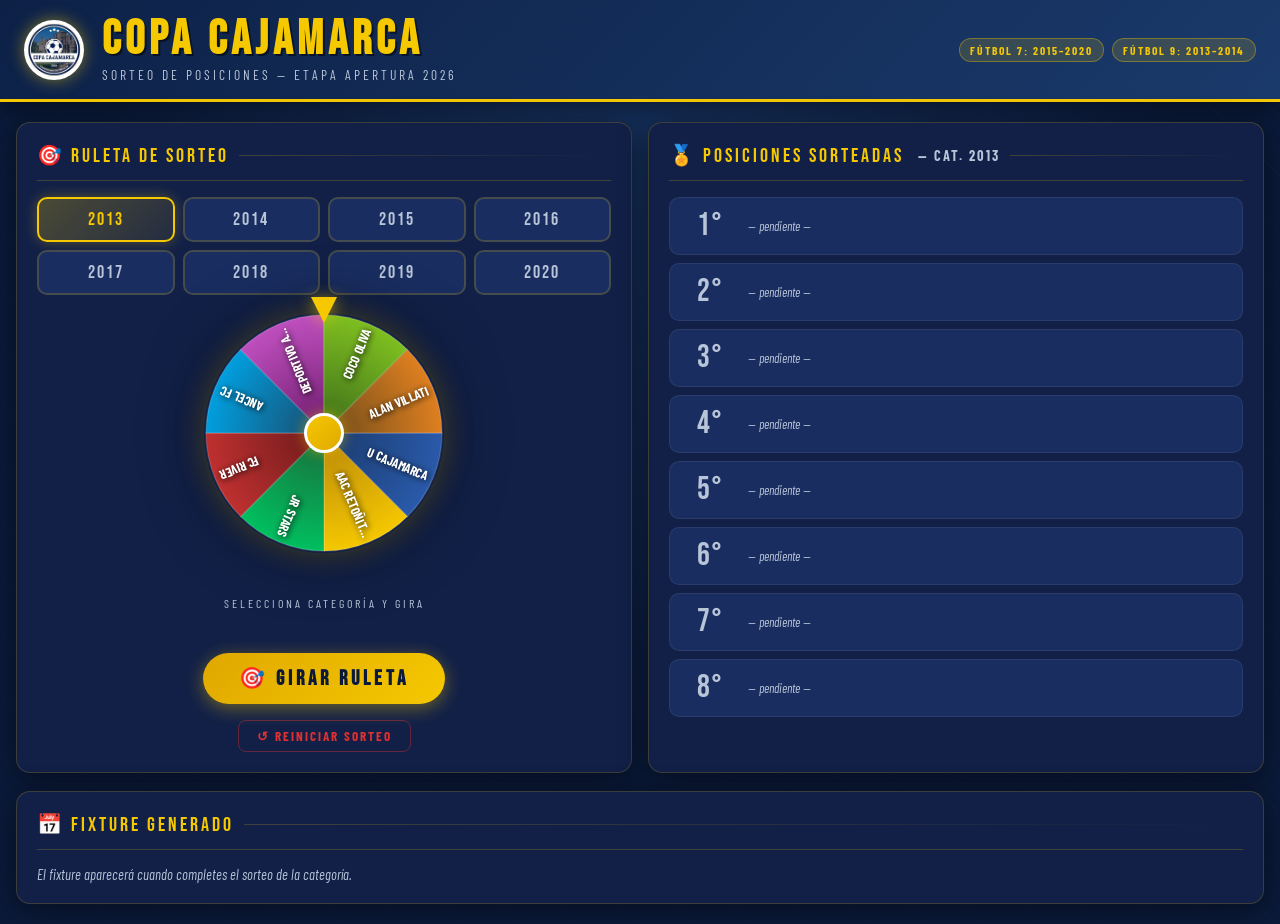
==== commit 85cc2262: "Sepracion de archivos" ====
--- a/index.html
+++ b/index.html
@@ -5,409 +5,16 @@
 <meta name="viewport" content="width=device-width, initial-scale=1.0">
 <title>Copa Cajamarca – Sorteo</title>
 <link href="https://fonts.googleapis.com/css2?family=Bebas+Neue&family=Barlow+Condensed:wght@400;600;700;800&display=swap" rel="stylesheet">
-<style>
-:root {
-  --azul: #1a3a6b;
-  --azul2: #0d2147;
-  --azul3: #1e4fa0;
-  --amarillo: #f5c800;
-  --amarillo2: #e0a800;
-  --blanco: #f5f7ff;
-  --gris: #b8c4d8;
-  --fondo: #0b1a3a;
-  --panel: #122047;
-  --panel2: #192d60;
-  --verde: #00d068;
-  --rojo: #e03030;
-  --sombra: rgba(0,0,0,0.45);
-}
-*{box-sizing:border-box;margin:0;padding:0;}
-body{
-  background: var(--fondo);
-  color: var(--blanco);
-  font-family: 'Barlow Condensed', sans-serif;
-  min-height:100vh;
-  background-image:
-    radial-gradient(ellipse at top, rgba(26,58,107,0.8) 0%, transparent 60%),
-    repeating-linear-gradient(45deg, transparent, transparent 40px, rgba(255,255,255,0.01) 40px, rgba(255,255,255,0.01) 41px);
-}
-
-/* HEADER */
-header{
-  background: linear-gradient(135deg, var(--azul2), var(--azul));
-  border-bottom: 3px solid var(--amarillo);
-  padding: 16px 24px;
-  display: flex;
-  align-items: center;
-  gap: 18px;
-  box-shadow: 0 4px 24px rgba(0,0,0,0.5);
-}
-.logo-circle{
-  width:60px;height:60px;border-radius:50%;
-  background: linear-gradient(135deg, var(--amarillo), var(--amarillo2));
-  border:3px solid #fff;
-  display:flex;align-items:center;justify-content:center;
-  font-size:1.6rem; flex-shrink:0;
-  box-shadow:0 0 16px rgba(245,200,0,0.5);
-}
-.header-text h1{
-  font-family:'Bebas Neue',sans-serif;
-  font-size: clamp(1.8rem,4vw,3rem);
-  letter-spacing:5px;
-  color: var(--amarillo);
-  text-shadow: 2px 2px 0 rgba(0,0,0,0.5);
-  line-height:1;
-}
-.header-text p{
-  font-size:0.85rem;
-  letter-spacing:3px;
-  color: var(--gris);
-  text-transform:uppercase;
-  margin-top:2px;
-}
-.header-badges{
-  margin-left:auto;
-  display:flex; gap:8px; flex-wrap:wrap; justify-content:flex-end;
-}
-.badge{
-  background: rgba(245,200,0,0.15);
-  border:1px solid rgba(245,200,0,0.35);
-  color: var(--amarillo);
-  font-size:0.72rem;
-  font-weight:700;
-  letter-spacing:2px;
-  padding:4px 10px;
-  border-radius:20px;
-}
-
-/* LAYOUT */
-.wrap{max-width:1280px;margin:0 auto;padding:20px 16px;display:flex;flex-direction:column;gap:18px;}
-
-.row{display:grid;gap:16px;}
-.row-2{grid-template-columns:1fr 1fr;}
-.row-3{grid-template-columns:1fr 1fr 1fr;}
-@media(max-width:900px){.row-2,.row-3{grid-template-columns:1fr;}}
-
-/* PANEL */
-.panel{
-  background: var(--panel);
-  border:1px solid rgba(245,200,0,0.18);
-  border-radius:14px;
-  padding:20px;
-  box-shadow:0 6px 30px var(--sombra);
-}
-.panel-hdr{
-  font-family:'Bebas Neue',sans-serif;
-  font-size:1.25rem;
-  letter-spacing:3px;
-  color: var(--amarillo);
-  padding-bottom:12px;
-  margin-bottom:16px;
-  border-bottom:1px solid rgba(245,200,0,0.2);
-  display:flex;align-items:center;gap:10px;
-}
-.panel-hdr::after{content:'';flex:1;height:1px;background:linear-gradient(to right,rgba(245,200,0,0.2),transparent);}
-
-/* CAT BUTTONS */
-.cat-grid{display:grid;grid-template-columns:repeat(4,1fr);gap:8px;margin-bottom:18px;}
-.cat-btn{
-  background: var(--panel2);
-  border:2px solid rgba(245,200,0,0.2);
-  color:var(--gris);
-  font-family:'Bebas Neue',sans-serif;
-  font-size:1.1rem;letter-spacing:2px;
-  padding:10px 4px;border-radius:10px;cursor:pointer;
-  transition:all .2s;text-align:center;
-}
-.cat-btn:hover{border-color:var(--amarillo);color:var(--amarillo);}
-.cat-btn.active{
-  background:linear-gradient(135deg,rgba(245,200,0,0.25),rgba(245,200,0,0.08));
-  border-color:var(--amarillo);color:var(--amarillo);
-  box-shadow:0 0 14px rgba(245,200,0,0.3);
-}
-
-/* WHEEL */
-.wheel-wrap{display:flex;flex-direction:column;align-items:center;gap:16px;}
-.wheel-outer{position:relative;width:240px;height:240px;}
-.wheel-ptr{
-  position:absolute;top:-16px;left:50%;transform:translateX(-50%);
-  width:0;height:0;
-  border-left:13px solid transparent;border-right:13px solid transparent;
-  border-top:26px solid var(--amarillo);
-  filter:drop-shadow(0 2px 8px rgba(245,200,0,0.6));z-index:10;
-}
-#wCanvas{border-radius:50%;box-shadow:0 0 30px rgba(245,200,0,0.25),0 0 60px rgba(0,0,0,0.5);}
-.wheel-hub{
-  position:absolute;top:50%;left:50%;transform:translate(-50%,-50%);
-  width:40px;height:40px;border-radius:50%;
-  background:linear-gradient(135deg,var(--amarillo),var(--amarillo2));
-  border:3px solid #fff;box-shadow:0 0 14px rgba(245,200,0,0.5);z-index:10;
-}
-
-.spin-btn{
-  background:linear-gradient(135deg,var(--amarillo2),var(--amarillo));
-  color:#0b1a3a;border:none;
-  font-family:'Bebas Neue',sans-serif;
-  font-size:1.3rem;letter-spacing:4px;
-  padding:13px 36px;border-radius:50px;cursor:pointer;
-  transition:all .2s;box-shadow:0 4px 18px rgba(245,200,0,0.4);
-  font-weight:900;
-  position:relative;overflow:hidden;
-}
-.spin-btn::after{
-  content:'';position:absolute;inset:0;
-  background:radial-gradient(circle at center,rgba(255,255,255,0.35) 0%,transparent 70%);
-  opacity:0;transition:opacity .15s;
-}
-.spin-btn:active::after{opacity:1;}
-.spin-btn:hover:not(:disabled){transform:translateY(-2px) scale(1.04);box-shadow:0 8px 28px rgba(245,200,0,0.6),0 0 0 4px rgba(245,200,0,0.15);}
-.spin-btn:disabled{opacity:.45;cursor:not-allowed;transform:none;}
-
-/* PARTÍCULAS */
-#particleCanvas{position:fixed;top:0;left:0;width:100%;height:100%;pointer-events:none;z-index:9999;}
-
-/* RESULTADO GLOW pulse */
-@keyframes resultPulse{
-  0%{transform:scale(1);text-shadow:0 0 20px rgba(245,200,0,0.5);}
-  50%{transform:scale(1.08);text-shadow:0 0 40px rgba(245,200,0,1),0 0 80px rgba(245,200,0,0.5);}
-  100%{transform:scale(1);text-shadow:0 0 20px rgba(245,200,0,0.5);}
-}
-.res-pos.pop{animation:resultPulse .5s ease-out 3;}
-
-/* WINNER card flash */
-@keyframes winnerFlash{
-  0%,100%{background:linear-gradient(135deg,rgba(245,200,0,0.12),rgba(245,200,0,0.03));}
-  30%{background:linear-gradient(135deg,rgba(245,200,0,0.5),rgba(245,200,0,0.15));box-shadow:0 0 30px rgba(245,200,0,0.6);}
-}
-.pos-card.winner-flash{animation:winnerFlash .8s ease-out;}
-
-/* SHAKE on complete */
-@keyframes shakeWrap{
-  0%,100%{transform:none;}
-  10%,50%,90%{transform:translateX(-6px) rotate(-1deg);}
-  30%,70%{transform:translateX(6px) rotate(1deg);}
-}
-.shake{animation:shakeWrap .5s ease-out;}
-
-/* Spinning glow ring */
-@keyframes spinGlow{
-  0%{box-shadow:0 0 30px rgba(245,200,0,0.25),0 0 60px rgba(0,0,0,0.5);}
-  50%{box-shadow:0 0 60px rgba(245,200,0,0.9),0 0 100px rgba(245,200,0,0.3);}
-  100%{box-shadow:0 0 30px rgba(245,200,0,0.25),0 0 60px rgba(0,0,0,0.5);}
-}
-#wCanvas.spinning{animation:spinGlow .3s ease-in-out infinite;}
-
-.reset-btn{
-  background:transparent;border:1px solid rgba(224,48,48,0.4);color:var(--rojo);
-  font-family:'Barlow Condensed',sans-serif;font-weight:700;
-  font-size:0.82rem;letter-spacing:2px;padding:7px 18px;border-radius:8px;cursor:pointer;transition:all .2s;
-}
-.reset-btn:hover{background:rgba(224,48,48,0.1);border-color:var(--rojo);}
-
-.result-box{
-  text-align:center;min-height:68px;
-  display:flex;flex-direction:column;align-items:center;justify-content:center;
-}
-.res-label{font-size:0.75rem;color:var(--gris);letter-spacing:3px;text-transform:uppercase;}
-.res-pos{
-  font-family:'Bebas Neue',sans-serif;font-size:3.2rem;
-  color:var(--amarillo);line-height:1;
-  text-shadow:0 0 20px rgba(245,200,0,0.5);
-}
-.res-team{font-size:1rem;font-weight:700;color:#7ec8ff;letter-spacing:2px;margin-top:2px;}
-
-.complete-banner{
-  display:none;text-align:center;padding:12px;
-  background:linear-gradient(135deg,rgba(0,208,104,0.15),transparent);
-  border:1px solid rgba(0,208,104,0.3);border-radius:10px;margin-top:8px;
-  font-family:'Bebas Neue',sans-serif;font-size:1.2rem;letter-spacing:3px;color:var(--verde);
-  animation:glow 2s ease-in-out infinite;
-}
-@keyframes glow{0%,100%{box-shadow:0 0 8px rgba(0,208,104,0.2);}50%{box-shadow:0 0 24px rgba(0,208,104,0.5);}}
-
-/* POSICIONES SORTEADAS — grande, sin scroll */
-.pos-grid{
-  display:flex;flex-direction:column;gap:8px;
-}
-.pos-card{
-  display:flex;align-items:center;gap:14px;
-  background: var(--panel2);
-  border:1px solid rgba(255,255,255,0.07);
-  border-radius:10px;padding:12px 16px;
-  transition:all .2s;
-}
-.pos-card.filled{
-  border-color:rgba(245,200,0,0.35);
-  background:linear-gradient(135deg,rgba(245,200,0,0.12),rgba(245,200,0,0.03));
-}
-.pos-num{
-  font-family:'Bebas Neue',sans-serif;font-size:2rem;
-  min-width:48px;text-align:center;line-height:1;
-  color: var(--gris);
-}
-.pos-num.filled{color:var(--amarillo);text-shadow:0 0 12px rgba(245,200,0,0.4);}
-.pos-name{font-size:1rem;font-weight:700;letter-spacing:1.5px;color:var(--blanco);}
-.pos-badge-lbl{
-  margin-left:auto;font-size:0.7rem;letter-spacing:2px;
-  color:var(--amarillo);font-weight:700;
-}
-.pos-empty-hint{font-size:0.82rem;color:var(--gris);font-style:italic;}
-
-/* SEMIFINALES */
-.sf-box{
-  background:linear-gradient(135deg,rgba(0,208,104,0.07),transparent);
-  border:1px solid rgba(0,208,104,0.2);
-  border-radius:10px;padding:14px;
-}
-.sf-match{
-  display:flex;align-items:center;justify-content:space-between;
-  padding:10px 0;border-bottom:1px solid rgba(255,255,255,0.05);
-  font-size:0.95rem;font-weight:700;letter-spacing:1px;
-}
-.sf-match:last-child{border-bottom:none;}
-.sf-team{flex:1;text-align:center;font-size:0.88rem;}
-.sf-pos{font-family:'Bebas Neue',sans-serif;font-size:1.5rem;min-width:36px;text-align:center;}
-.c1{color:#FFD700;} .c2{color:#c0c0c0;} .c3{color:#cd7f32;} .c4{color:#7ec8ff;}
-.sf-vs{color:var(--gris);font-size:0.75rem;padding:0 8px;}
-.sf-note{font-size:0.7rem;color:var(--gris);letter-spacing:1px;margin-left:4px;}
-.descanso-tag{
-  background:rgba(245,200,0,0.12);color:var(--amarillo);
-  font-size:0.7rem;letter-spacing:2px;padding:2px 8px;border-radius:5px;
-  border:1px solid rgba(245,200,0,0.2);
-}
-.final-tag{
-  font-family:'Bebas Neue',sans-serif;font-size:1.1rem;
-  letter-spacing:3px;color:var(--amarillo);text-align:center;
-  padding:6px 0;
-}
-
-/* FIXTURE */
-.fixture-controls{
-  display:flex;align-items:center;gap:10px;flex-wrap:wrap;margin-bottom:14px;
-}
-.fixture-controls select,
-.fixture-controls input{
-  background:var(--panel2);border:1px solid rgba(245,200,0,0.25);
-  color:var(--blanco);font-family:'Barlow Condensed',sans-serif;
-  font-size:0.9rem;letter-spacing:1px;
-  padding:8px 12px;border-radius:8px;outline:none;cursor:pointer;
-}
-.fixture-controls select:focus,
-.fixture-controls input:focus{border-color:var(--amarillo);}
-.fixture-controls label{font-size:0.8rem;color:var(--gris);letter-spacing:2px;text-transform:uppercase;}
-
-.jornada-block{margin-bottom:16px;}
-.jornada-label{
-  font-family:'Bebas Neue',sans-serif;font-size:1.1rem;letter-spacing:3px;
-  color:var(--amarillo);margin-bottom:8px;display:flex;align-items:center;gap:8px;
-}
-.jornada-label::after{content:'';flex:1;height:1px;background:rgba(245,200,0,0.2);}
-
-.match-row{
-  display:flex;align-items:center;gap:8px;
-  background:var(--panel2);border:1px solid rgba(255,255,255,0.06);
-  border-radius:8px;padding:11px 14px;margin-bottom:7px;
-  font-size:0.95rem;font-weight:600;letter-spacing:1px;
-}
-.match-local,.match-visitor{flex:1;}
-.match-local{text-align:right;}
-.match-visitor{text-align:left;}
-.match-vs{
-  background:rgba(245,200,0,0.12);border:1px solid rgba(245,200,0,0.25);
-  color:var(--amarillo);font-family:'Bebas Neue',sans-serif;
-  font-size:0.85rem;letter-spacing:2px;padding:4px 10px;border-radius:6px;
-  white-space:nowrap;flex-shrink:0;
-}
-.match-pos{
-  font-size:0.72rem;color:var(--gris);letter-spacing:1px;
-  display:block;font-weight:400;
-}
-.no-fixture{color:var(--gris);font-size:0.9rem;font-style:italic;}
-
-/* DESCANSO row en fixture */
-.bye-row{
-  display:flex;align-items:center;gap:10px;
-  background:rgba(255,140,0,0.07);border:1px dashed rgba(255,140,0,0.35);
-  border-radius:8px;padding:9px 14px;margin-bottom:7px;
-  font-size:0.88rem;font-weight:600;letter-spacing:1px;color:rgba(255,200,80,0.85);
-}
-.bye-icon{font-size:1.1rem;}
-.bye-label{font-size:0.7rem;letter-spacing:2px;color:rgba(255,140,0,0.6);margin-left:auto;text-transform:uppercase;}
-
-/* SHEETS */
-.url-input{
-  width:100%;background:#0b1629;border:1px solid rgba(245,200,0,0.3);
-  color:var(--amarillo);font-family:'Courier New',monospace;font-size:0.85rem;
-  padding:10px 14px;border-radius:8px;margin-top:8px;outline:none;
-}
-.url-input:focus{border-color:var(--amarillo);box-shadow:0 0 10px rgba(245,200,0,0.2);}
-.code-block{
-  background:#060e1f;border:1px solid rgba(255,255,255,0.1);border-radius:8px;
-  padding:14px 16px;font-family:'Courier New',monospace;font-size:0.78rem;
-  color:#7ee787;margin:10px 0;white-space:pre-wrap;word-break:break-all;line-height:1.6;
-  max-height:260px;overflow-y:auto;
-}
-.code-block::-webkit-scrollbar{width:4px;}
-.code-block::-webkit-scrollbar-thumb{background:rgba(245,200,0,0.3);border-radius:2px;}
-.action-btn{
-  background:linear-gradient(135deg,var(--azul3),var(--azul));
-  color:#fff;border:1px solid rgba(245,200,0,0.3);
-  font-family:'Barlow Condensed',sans-serif;font-weight:700;
-  font-size:0.85rem;letter-spacing:2px;padding:9px 18px;
-  border-radius:8px;cursor:pointer;transition:all .2s;margin-top:8px;margin-right:6px;
-}
-.action-btn:hover{background:linear-gradient(135deg,var(--azul),var(--azul2));border-color:var(--amarillo);}
-.action-btn.amarillo{
-  background:linear-gradient(135deg,var(--amarillo2),var(--amarillo));
-  color:#0b1a3a;border:none;box-shadow:0 3px 12px rgba(245,200,0,0.35);
-}
-.action-btn.amarillo:hover{box-shadow:0 6px 20px rgba(245,200,0,0.55);}
-
-.step-row{display:flex;gap:10px;align-items:flex-start;margin-bottom:12px;}
-.step-n{
-  width:26px;height:26px;border-radius:50%;
-  background:linear-gradient(135deg,var(--azul3),var(--azul));
-  border:1px solid rgba(245,200,0,0.3);
-  color:var(--amarillo);font-family:'Bebas Neue',sans-serif;font-size:0.95rem;
-  display:flex;align-items:center;justify-content:center;flex-shrink:0;margin-top:1px;
-}
-.step-t{font-size:0.88rem;color:var(--blanco);line-height:1.5;}
-.step-t strong{color:var(--amarillo);}
-
-.tabs{display:flex;gap:6px;margin-bottom:16px;flex-wrap:wrap;}
-.tab-btn{
-  background:var(--panel2);border:1px solid rgba(255,255,255,0.08);
-  color:var(--gris);font-family:'Barlow Condensed',sans-serif;font-weight:700;
-  font-size:0.82rem;letter-spacing:2px;padding:7px 14px;border-radius:7px;cursor:pointer;transition:all .2s;
-}
-.tab-btn.active{background:rgba(245,200,0,0.15);border-color:var(--amarillo);color:var(--amarillo);}
-.tab-c{display:none;} .tab-c.active{display:block;}
-
-.copy-btn{
-  background:rgba(245,200,0,0.12);border:1px solid rgba(245,200,0,0.25);
-  color:var(--amarillo);font-family:'Barlow Condensed',sans-serif;
-  font-weight:700;font-size:0.78rem;letter-spacing:2px;
-  padding:5px 12px;border-radius:6px;cursor:pointer;transition:all .2s;margin-top:4px;
-}
-.copy-btn:hover{background:rgba(245,200,0,0.22);}
-
-#statusMsg{
-  margin-top:10px;padding:8px 14px;border-radius:8px;
-  font-size:0.85rem;font-weight:700;letter-spacing:1px;display:none;
-}
-#statusMsg.ok{background:rgba(0,208,104,0.12);border:1px solid rgba(0,208,104,0.3);color:var(--verde);}
-#statusMsg.err{background:rgba(224,48,48,0.12);border:1px solid rgba(224,48,48,0.3);color:var(--rojo);}
-#statusMsg.info{background:rgba(245,200,0,0.1);border:1px solid rgba(245,200,0,0.25);color:var(--amarillo);}
-</style>
+<link rel="stylesheet" href="style.css">
 </head>
 <body>
 
 <header>
   <div class="logo-circle">
-  <img src="logo.png" alt="Copa Cajamarca"
-    style="width:100%;height:100%;object-fit:cover;border-radius:50%;"
-    onerror="this.style.display='none';this.parentElement.innerHTML='⚽';">
-</div>
+    <img src="logo.svg" alt="Copa Cajamarca"
+      style="width:100%;height:100%;object-fit:cover;border-radius:50%;"
+      onerror="this.style.display='none';this.parentElement.innerHTML='⚽';">
+  </div>
   <div class="header-text">
     <h1>COPA CAJAMARCA</h1>
     <p>Sorteo de Posiciones — Etapa Apertura 2026</p>
@@ -444,7 +51,7 @@
 
     <!-- POSICIONES -->
     <div class="panel">
-      <div class="panel-hdr">🏅 POSICIONES SORTEADAS</div>
+      <div class="panel-hdr">🏅 POSICIONES SORTEADAS <span id="catLabel" style="font-size:0.9rem;letter-spacing:2px;color:var(--gris);font-family:'Barlow Condensed',sans-serif;font-weight:700;margin-left:4px;"></span></div>
       <div class="pos-grid" id="posGrid"></div>
 
       <!-- SEMIFINALES/FINAL (solo si ≤4) -->
@@ -470,744 +77,9 @@
     <div id="fixtureContent"><div class="no-fixture">El fixture aparecerá cuando completes el sorteo de la categoría.</div></div>
   </div>
 
-  <!-- ROW 3: Google Sheets -->
-  <div class="panel">
-    <div class="panel-hdr">🔗 CONEXIÓN GOOGLE SHEETS</div>
-    <div class="tabs">
-      <button class="tab-btn active" onclick="switchTab('t-setup',this)">CONFIGURACIÓN</button>
-      <button class="tab-btn" onclick="switchTab('t-script',this)">APPS SCRIPT</button>
-      <button class="tab-btn" onclick="switchTab('t-cols',this)">COLUMNAS</button>
-    </div>
-
-    <div id="t-setup" class="tab-c active">
-      <div class="step-row"><div class="step-n">1</div><div class="step-t">Ve a tu Google Sheets → <strong>Extensiones → Apps Script</strong>. Pega el código de la pestaña <em>APPS SCRIPT</em>. Guarda y despliega como <strong>Aplicación web</strong> (acceso: Cualquier persona).</div></div>
-      <div class="step-row"><div class="step-n">2</div><div class="step-t">Copia la URL del despliegue y pégala aquí:<input class="url-input" id="sheetsUrl" type="text" placeholder="https://script.google.com/macros/s/XXXXXX/exec" oninput="saveUrl()"></div></div>
-      <div class="step-row"><div class="step-n">3</div><div class="step-t">Completa el sorteo de una categoría y pulsa <strong>ENVIAR FIXTURE A SHEETS</strong> — los partidos se escribirán automáticamente en tu hoja con el formato correcto.</div></div>
-      <div class="step-row"><div class="step-n">4</div><div class="step-t">En Sheets solo editas <strong>Goles Local (col F)</strong> y <strong>Goles Visitante (col G)</strong>. Score y Resultado se calculan solos.</div></div>
-      <button class="action-btn amarillo" onclick="sendToSheets()">📤 ENVIAR FIXTURE A SHEETS</button>
-      <div id="statusMsg"></div>
-    </div>
-
-    <div id="t-script" class="tab-c">
-      <div class="step-t" style="margin-bottom:8px;">Pega este código en <strong>Apps Script</strong> de tu Google Sheets:</div>
-      <div class="code-block" id="codeBlock">// ============================================
-// COPA CAJAMARCA — Apps Script
-// ============================================
-const SHEET_FIXTURE = "FIXTURE"; // Nombre de tu hoja
-
-function doGet(e) {
-  const action = e.parameter.action || "";
-  if (action === "writeFixture") return writeFixture(e);
-  return ContentService.createTextOutput("Copa Cajamarca API OK");
-}
-
-function writeFixture(e) {
-  const ss = SpreadsheetApp.getActiveSpreadsheet();
-  let sheet = ss.getSheetByName(SHEET_FIXTURE);
-  if (!sheet) sheet = ss.insertSheet(SHEET_FIXTURE);
-
-  const payload = JSON.parse(e.parameter.data);
-  const categoria = payload.categoria;
-  const partidos  = payload.partidos;
-
-  // Encabezados (solo si la hoja está vacía)
-  if (sheet.getLastRow() === 0) {
-    sheet.appendRow(["Jornada","CATEGORIA","Local","Score","Visitante","Goles Local","Goles Visitante","Resultado"]);
-    sheet.getRange(1,1,1,8).setFontWeight("bold").setBackground("#1a3a6b").setFontColor("#ffffff");
-    sheet.setFrozenRows(1);
-  }
-
-  // Borrar filas previas de esta categoría
-  const data = sheet.getDataRange().getValues();
-  for (let i = data.length - 1; i >= 1; i--) {
-    if (String(data[i][1]) === String(categoria)) sheet.deleteRow(i + 1);
-  }
-
-  // Insertar nuevos partidos
-  partidos.forEach(p => {
-    sheet.appendRow([
-      p.jornada,
-      categoria,
-      p.local,
-      "- : -",       // Score inicial
-      p.visitante,
-      "",            // Goles Local (vacío para editar)
-      "",            // Goles Visitante (vacío para editar)
-      "PENDIENTE"
-    ]);
-  });
-
-  // Formato de la última columna (Resultado) en negrita
-  const last = sheet.getLastRow();
-  if (last > 1) {
-    sheet.getRange(2, 8, last - 1, 1).setFontWeight("bold");
-    sheet.getRange(2, 6, last - 1, 2).setBackground("#e8f5e9"); // verde claro para goles
-    sheet.autoResizeColumns(1, 8);
-  }
-
-  return ContentService
-    .createTextOutput(JSON.stringify({ ok: true, rows: partidos.length }))
-    .setMimeType(ContentService.MimeType.JSON);
-}</div>
-      <button class="copy-btn" onclick="copyCode()">📋 COPIAR CÓDIGO</button>
-    </div>
-
-    <div id="t-cols" class="tab-c">
-      <div class="step-t" style="margin-bottom:12px;">Tu hoja <strong>FIXTURE</strong> tendrá estas columnas (se crean automáticamente al enviar):</div>
-      <div style="display:grid;grid-template-columns:repeat(4,1fr);gap:7px;">
-        <div style="background:rgba(245,200,0,0.1);border:1px solid rgba(245,200,0,0.25);border-radius:7px;padding:9px;text-align:center;font-size:0.82rem;color:var(--amarillo);font-weight:700;">A<br><span style="color:var(--blanco);font-weight:400;">Jornada</span></div>
-        <div style="background:rgba(245,200,0,0.1);border:1px solid rgba(245,200,0,0.25);border-radius:7px;padding:9px;text-align:center;font-size:0.82rem;color:var(--amarillo);font-weight:700;">B<br><span style="color:var(--blanco);font-weight:400;">CATEGORIA</span></div>
-        <div style="background:rgba(245,200,0,0.1);border:1px solid rgba(245,200,0,0.25);border-radius:7px;padding:9px;text-align:center;font-size:0.82rem;color:var(--amarillo);font-weight:700;">C<br><span style="color:var(--blanco);font-weight:400;">Local</span></div>
-        <div style="background:rgba(245,200,0,0.1);border:1px solid rgba(245,200,0,0.25);border-radius:7px;padding:9px;text-align:center;font-size:0.82rem;color:var(--amarillo);font-weight:700;">D<br><span style="color:var(--blanco);font-weight:400;">Score</span></div>
-        <div style="background:rgba(100,200,255,0.1);border:1px solid rgba(100,200,255,0.25);border-radius:7px;padding:9px;text-align:center;font-size:0.82rem;color:#7ec8ff;font-weight:700;">E<br><span style="color:var(--blanco);font-weight:400;">Visitante</span></div>
-        <div style="background:rgba(0,208,104,0.1);border:1px solid rgba(0,208,104,0.3);border-radius:7px;padding:9px;text-align:center;font-size:0.82rem;color:var(--verde);font-weight:700;">F ✏️<br><span style="color:var(--blanco);font-weight:400;">Goles Local</span></div>
-        <div style="background:rgba(0,208,104,0.1);border:1px solid rgba(0,208,104,0.3);border-radius:7px;padding:9px;text-align:center;font-size:0.82rem;color:var(--verde);font-weight:700;">G ✏️<br><span style="color:var(--blanco);font-weight:400;">Goles Visit.</span></div>
-        <div style="background:rgba(245,200,0,0.1);border:1px solid rgba(245,200,0,0.25);border-radius:7px;padding:9px;text-align:center;font-size:0.82rem;color:var(--amarillo);font-weight:700;">H<br><span style="color:var(--blanco);font-weight:400;">Resultado</span></div>
-      </div>
-      <div style="margin-top:10px;color:var(--gris);font-size:0.78rem;">Las columnas <span style="color:var(--verde)">F y G</span> son las únicas que editas manualmente en Sheets.</div>
-    </div>
-  </div>
-
 </div><!-- /wrap -->
 <canvas id="particleCanvas"></canvas>
 
-<script>
-// ============================================
-// DATA
-// ============================================
-const EQUIPOS = {
-  "2013": ["U CAJAMARCA","AAC RETOÑITOS","JR STARS","FC RIVER","ANCEL FC","DEPORTIVO ANCEL","COCO OLIVA","ALAN VILLATI"],
-  "2014": ["U CAJAMARCA","AAC RETOÑITOS","JR STARS","COCO OLIVA"],
-  "2015": ["U CAJAMARCA","AAC RETOÑITOS","JR STARS","COCO OLIVA"],
-  "2016": ["U CAJAMARCA","AAC RETOÑITOS","JR STARS","EFB BARCELONA","COCO OLIVA","ALAN VILLATI"],
-  "2017": ["U CAJAMARCA","AAC RETOÑITOS","JR STARS","SAINTHORE","PERFECT SOCCER","JOTITAS","COCO OLIVA","ALAN VILLATI"],
-  "2018": ["U CAJAMARCA","AAC RETOÑITOS","JR STARS","ANCEL FC","OLYMPIC FC"],
-  "2019": ["U CAJAMARCA","AAC RETOÑITOS","JR STARS","OLYMPIC FC","ANCEL FC"],
-  "2020": ["U CAJAMARCA","AAC RETOÑITOS","JJ LOS LEONES"]
-};
-
-let state = {};
-Object.keys(EQUIPOS).forEach(c => { state[c] = { drawn:[], remaining:[...EQUIPOS[c]], spinning:false }; });
-
-let currentCat = "2013";
-let currentMatches = [];
-
-const COLORS = [
-  ["#1a3a6b","#2a5aab"],["#b8860b","#f5c800"],["#1a6b3a","#00c060"],
-  ["#6b1a1a","#c03030"],["#1a4a6b","#00a0e0"],["#6b1a6b","#c050c0"],
-  ["#3a6b1a","#80c020"],["#6b4a1a","#e08020"],["#1a6b6b","#00c0c0"],["#4a1a6b","#9040d0"],
-];
-
-// ============================================
-// AUDIO ENGINE (Web Audio API — sin archivos externos)
-// ============================================
-let audioCtx = null;
-function getAudio(){
-  if(!audioCtx) audioCtx = new (window.AudioContext||window.webkitAudioContext)();
-  return audioCtx;
-}
-
-function playTick(pitch=440, vol=0.18){
-  const ac=getAudio();
-  const o=ac.createOscillator();
-  const g=ac.createGain();
-  o.connect(g); g.connect(ac.destination);
-  o.type='triangle';
-  o.frequency.setValueAtTime(pitch,ac.currentTime);
-  o.frequency.exponentialRampToValueAtTime(pitch*1.5,ac.currentTime+0.02);
-  g.gain.setValueAtTime(vol,ac.currentTime);
-  g.gain.exponentialRampToValueAtTime(0.001,ac.currentTime+0.07);
-  o.start(ac.currentTime);
-  o.stop(ac.currentTime+0.08);
-}
-
-function playWhoosh(){
-  const ac=getAudio();
-  const buf=ac.createBuffer(1,ac.sampleRate*0.4,ac.sampleRate);
-  const d=buf.getChannelData(0);
-  for(let i=0;i<d.length;i++) d[i]=(Math.random()*2-1)*Math.pow(1-i/d.length,2);
-  const src=ac.createBufferSource();
-  const g=ac.createGain();
-  const f=ac.createBiquadFilter();
-  src.buffer=buf;
-  f.type='bandpass'; f.frequency.value=800; f.Q.value=0.5;
-  src.connect(f); f.connect(g); g.connect(ac.destination);
-  g.gain.setValueAtTime(0.6,ac.currentTime);
-  g.gain.exponentialRampToValueAtTime(0.001,ac.currentTime+0.4);
-  src.start();
-}
-
-function playWinner(){
-  const ac=getAudio();
-  // Fanfare: 4 notas ascendentes
-  const notes=[523.25,659.25,783.99,1046.5];
-  notes.forEach((freq,i)=>{
-    const t=ac.currentTime+i*0.13;
-    const o=ac.createOscillator();
-    const g=ac.createGain();
-    o.connect(g); g.connect(ac.destination);
-    o.type='square';
-    o.frequency.setValueAtTime(freq,t);
-    g.gain.setValueAtTime(0,t);
-    g.gain.linearRampToValueAtTime(0.22,t+0.04);
-    g.gain.exponentialRampToValueAtTime(0.001,t+0.25);
-    o.start(t); o.stop(t+0.28);
-    // Harmonía
-    const o2=ac.createOscillator();
-    const g2=ac.createGain();
-    o2.connect(g2); g2.connect(ac.destination);
-    o2.type='sine'; o2.frequency.setValueAtTime(freq*1.5,t);
-    g2.gain.setValueAtTime(0,t);
-    g2.gain.linearRampToValueAtTime(0.1,t+0.04);
-    g2.gain.exponentialRampToValueAtTime(0.001,t+0.2);
-    o2.start(t); o2.stop(t+0.22);
-  });
-}
-
-function playComplete(){
-  const ac=getAudio();
-  // Jingle of victory
-  const melody=[
-    [523.25,0],[659.25,0.12],[783.99,0.24],[1046.5,0.36],
-    [987.77,0.5],[1046.5,0.6],[1174.66,0.72],[1318.51,0.84]
-  ];
-  melody.forEach(([freq,delay])=>{
-    const t=ac.currentTime+delay;
-    const o=ac.createOscillator();
-    const g=ac.createGain();
-    o.connect(g); g.connect(ac.destination);
-    o.type='sine';
-    o.frequency.setValueAtTime(freq,t);
-    g.gain.setValueAtTime(0,t);
-    g.gain.linearRampToValueAtTime(0.28,t+0.05);
-    g.gain.exponentialRampToValueAtTime(0.001,t+0.3);
-    o.start(t); o.stop(t+0.32);
-  });
-  // Drum hit
-  const buf=ac.createBuffer(1,ac.sampleRate*0.3,ac.sampleRate);
-  const d=buf.getChannelData(0);
-  for(let i=0;i<d.length;i++) d[i]=(Math.random()*2-1)*Math.exp(-i/(ac.sampleRate*0.05));
-  const src=ac.createBufferSource();
-  const g=ac.createGain();
-  src.buffer=buf; src.connect(g); g.connect(ac.destination);
-  g.gain.value=0.5; src.start();
-}
-
-// ============================================
-// PARTICLES
-// ============================================
-const pCanvas=document.getElementById('particleCanvas');
-const pCtx=pCanvas.getContext('2d');
-let particles=[];
-let pAnimId=null;
-
-function resizePC(){
-  pCanvas.width=window.innerWidth;
-  pCanvas.height=window.innerHeight;
-}
-resizePC();
-window.addEventListener('resize',resizePC);
-
-function spawnConfetti(x,y,count=80){
-  const colors=['#f5c800','#00d068','#7ec8ff','#e03030','#ff8c00','#fff','#c050c0'];
-  for(let i=0;i<count;i++){
-    const angle=Math.random()*Math.PI*2;
-    const speed=4+Math.random()*8;
-    particles.push({
-      x,y,
-      vx:Math.cos(angle)*speed,
-      vy:Math.sin(angle)*speed-6,
-      color:colors[Math.floor(Math.random()*colors.length)],
-      size:4+Math.random()*8,
-      rot:Math.random()*360,
-      rotV:(Math.random()-0.5)*12,
-      life:1,
-      decay:0.012+Math.random()*0.018,
-      shape:Math.random()<0.5?'rect':'circle'
-    });
-  }
-  if(!pAnimId) animParticles();
-}
-
-function animParticles(){
-  pCtx.clearRect(0,0,pCanvas.width,pCanvas.height);
-  particles.forEach(p=>{
-    p.x+=p.vx; p.y+=p.vy;
-    p.vy+=0.3; // gravity
-    p.vx*=0.99;
-    p.rot+=p.rotV;
-    p.life-=p.decay;
-    pCtx.save();
-    pCtx.globalAlpha=Math.max(0,p.life);
-    pCtx.fillStyle=p.color;
-    pCtx.translate(p.x,p.y);
-    pCtx.rotate(p.rot*Math.PI/180);
-    if(p.shape==='rect'){
-      pCtx.fillRect(-p.size/2,-p.size/4,p.size,p.size/2);
-    } else {
-      pCtx.beginPath();
-      pCtx.arc(0,0,p.size/2,0,Math.PI*2);
-      pCtx.fill();
-    }
-    pCtx.restore();
-  });
-  particles=particles.filter(p=>p.life>0);
-  if(particles.length>0){
-    pAnimId=requestAnimationFrame(animParticles);
-  } else {
-    pAnimId=null;
-  }
-}
-
-function burstConfettiFromWheel(){
-  const rect=document.getElementById('wCanvas').getBoundingClientRect();
-  const cx=rect.left+rect.width/2;
-  const cy=rect.top+rect.height/2;
-  spawnConfetti(cx,cy,120);
-}
-
-function burstConfettiFullScreen(){
-  const w=pCanvas.width, h=pCanvas.height;
-  spawnConfetti(w*0.25,h*0.3,60);
-  setTimeout(()=>spawnConfetti(w*0.75,h*0.3,60),200);
-  setTimeout(()=>spawnConfetti(w*0.5,h*0.2,80),400);
-  setTimeout(()=>spawnConfetti(w*0.1,h*0.5,50),600);
-  setTimeout(()=>spawnConfetti(w*0.9,h*0.5,50),800);
-}
-
-// ============================================
-// WHEEL
-// ============================================
-const canvas = document.getElementById('wCanvas');
-const ctx = canvas.getContext('2d');
-let angle = 0;
-
-function drawWheel(a) {
-  const items = state[currentCat].remaining;
-  ctx.clearRect(0,0,240,240);
-  if (!items.length) {
-    ctx.fillStyle='rgba(245,200,0,0.08)';
-    ctx.beginPath();ctx.arc(120,120,120,0,Math.PI*2);ctx.fill();
-    ctx.fillStyle='#f5c800';ctx.font='bold 15px Barlow Condensed';
-    ctx.textAlign='center';ctx.fillText('SORTEO',120,115);ctx.fillText('COMPLETO',120,135);
-    return;
-  }
-  const n=items.length, arc=(Math.PI*2)/n;
-  for(let i=0;i<n;i++){
-    const s=a+i*arc, e=s+arc;
-    const [c1,c2]=COLORS[i%COLORS.length];
-    const grd=ctx.createRadialGradient(120,120,0,120,120,120);
-    grd.addColorStop(0,c1);grd.addColorStop(1,c2);
-    ctx.beginPath();ctx.moveTo(120,120);ctx.arc(120,120,118,s,e);ctx.closePath();
-    ctx.fillStyle=grd;ctx.fill();
-    ctx.strokeStyle='rgba(255,255,255,0.15)';ctx.lineWidth=1.5;ctx.stroke();
-    ctx.save();ctx.translate(120,120);ctx.rotate(s+arc/2);
-    ctx.textAlign='right';ctx.fillStyle='#fff';
-    // Font size: bigger base, scales down only when many teams
-    const fontSize = n <= 4 ? 17 : n <= 6 ? 15 : n <= 8 ? 13 : 11;
-    ctx.font=`bold ${fontSize}px Barlow Condensed`;
-    ctx.shadowColor='rgba(0,0,0,0.95)';ctx.shadowBlur=6;ctx.shadowOffsetX=1;ctx.shadowOffsetY=1;
-    // Just the team name, no position number
-    const maxChars = n <= 4 ? 18 : n <= 6 ? 15 : 12;
-    const lbl = items[i].length > maxChars ? items[i].slice(0, maxChars-1)+'…' : items[i];
-    ctx.fillText(lbl, 112, 5);
-    ctx.restore();
-  }
-}
-
-// tick state
-let lastTickAngle=0;
-let tickInterval=null;
-
-function spinWheel(){
-  const s=state[currentCat];
-  if(s.spinning||!s.remaining.length)return;
-  // Unlock audio on first gesture
-  getAudio();
-  playWhoosh();
-  s.spinning=true;
-  document.getElementById('spinBtn').disabled=true;
-  document.getElementById('spinBtn').textContent='⏳ GIRANDO...';
-  canvas.classList.add('spinning');
-  const n=s.remaining.length, arc=(Math.PI*2)/n;
-  const total=(Math.PI*2)*7+Math.random()*(Math.PI*2);
-  const t0=performance.now(), dur=3800, a0=angle;
-  let lastTickSegment=-1;
-
-  function ease(t){return t<0.5?4*t*t*t:1-Math.pow(-2*t+2,3)/2;}
-  function anim(now){
-    const p=Math.min((now-t0)/dur,1);
-    const easedP=ease(p);
-    angle=a0+total*easedP;
-    drawWheel(angle);
-
-    // Tick sound: segment crossing detection
-    const speed=total/dur*(1-easedP+0.1); // faster at start
-    const segment=Math.floor(((angle%(Math.PI*2))/(Math.PI*2))*n);
-    if(segment!==lastTickSegment){
-      lastTickSegment=segment;
-      // Pitch rises at start, drops at end
-      const pitchFactor = p < 0.5 ? 0.7+p*1.6 : 1.5-p*0.9;
-      playTick(300+pitchFactor*350, 0.12+p*0.06);
-    }
-
-    if(p<1){requestAnimationFrame(anim);}
-    else{
-      canvas.classList.remove('spinning');
-      document.getElementById('spinBtn').textContent='🎯 GIRAR RULETA';
-      finalize(total,a0,n,arc);
-    }
-  }
-  requestAnimationFrame(anim);
-}
-
-function finalize(total,a0,n,arc){
-  const s=state[currentCat];
-  const final=(a0+total)%(Math.PI*2);
-  const ptr=(Math.PI*1.5-final+Math.PI*100)%(Math.PI*2);
-  const idx=Math.floor(ptr/arc)%n;
-  const winner=s.remaining[idx];
-  s.drawn.push(winner);
-  s.remaining.splice(idx,1);
-  s.spinning=false;
-  const pos=s.drawn.length;
-
-  // Sound: winner fanfare
-  playWinner();
-
-  // Visual: confetti burst from wheel
-  burstConfettiFromWheel();
-
-  // Reveal result with animation
-  document.getElementById('resultBox').innerHTML=`
-    <div class="res-label">🎉 Posición ${pos}</div>
-    <div class="res-pos pop">${pos}°</div>
-    <div class="res-team">${winner}</div>`;
-
-  drawWheel(angle);
-  renderPos();
-
-  // Flash the winner card
-  setTimeout(()=>{
-    const cards=document.querySelectorAll('.pos-card.filled');
-    if(cards.length){
-      const last=cards[cards.length-1];
-      last.classList.add('winner-flash');
-      setTimeout(()=>last.classList.remove('winner-flash'),900);
-    }
-  },300);
-
-  document.getElementById('spinBtn').disabled=!s.remaining.length;
-  if(!s.remaining.length){
-    setTimeout(()=>{
-      playComplete();
-      burstConfettiFullScreen();
-      document.getElementById('completeBanner').style.display='block';
-      document.getElementById('completeBanner').classList.add('shake');
-    },600);
-    buildFixture();
-  }
-}
-
-// ============================================
-// CATEGORIES
-// ============================================
-function selectCat(cat){
-  currentCat=cat;
-  document.querySelectorAll('.cat-btn').forEach(b=>b.classList.toggle('active',b.dataset.cat===cat));
-  const s=state[cat];
-  document.getElementById('spinBtn').disabled=!s.remaining.length;
-  document.getElementById('completeBanner').style.display=s.remaining.length?'none':'block';
-  document.getElementById('resultBox').innerHTML=`<div class="res-label">Selecciona y gira</div>`;
-  angle=0;
-  renderPos();
-  drawWheel(0);
-  if(!s.remaining.length) buildFixture();
-  else{
-    document.getElementById('fixtureContent').innerHTML='<div class="no-fixture">Completa el sorteo para ver el fixture.</div>';
-    document.getElementById('fixtureControls').style.display='none';
-  }
-}
-
-function resetDraw(){
-  state[currentCat]={drawn:[],remaining:[...EQUIPOS[currentCat]],spinning:false};
-  document.getElementById('completeBanner').style.display='none';
-  document.getElementById('spinBtn').disabled=false;
-  document.getElementById('resultBox').innerHTML=`<div class="res-label">Sorteo reiniciado</div>`;
-  document.getElementById('fixtureContent').innerHTML='<div class="no-fixture">Completa el sorteo para ver el fixture.</div>';
-  document.getElementById('fixtureControls').style.display='none';
-  document.getElementById('sfSection').style.display='none';
-  currentMatches=[];
-  angle=0;
-  renderPos();
-  drawWheel(0);
-}
-
-// ============================================
-// POSICIONES
-// ============================================
-function renderPos(){
-  const s=state[currentCat];
-  const total=EQUIPOS[currentCat].length;
-  const grid=document.getElementById('posGrid');
-  grid.innerHTML='';
-  for(let i=0;i<total;i++){
-    const team=s.drawn[i];
-    const div=document.createElement('div');
-    div.className='pos-card'+(team?' filled':'');
-    div.innerHTML=`
-      <div class="pos-num ${team?'filled':''}">${i+1}°</div>
-      <div>
-        ${team
-          ?`<div class="pos-name">${team}</div>`
-          :`<div class="pos-empty-hint">— pendiente —</div>`}
-      </div>
-      ${team?`<span class="pos-badge-lbl">POS. ${i+1}</span>`:''}`;
-    grid.appendChild(div);
-  }
-  renderSemifinal();
-}
-
-// ============================================
-// SEMIFINALES / FINAL
-// ============================================
-function renderSemifinal(){
-  const s=state[currentCat];
-  const n=s.drawn.length;
-  const total=EQUIPOS[currentCat].length;
-  const sfSec=document.getElementById('sfSection');
-  const sfBox=document.getElementById('sfBox');
-  const sfTitle=document.getElementById('sfTitle');
-
-  // Solo mostrar cuando SORTEO COMPLETO y ≤4 equipos en la categoría
-  if(s.remaining.length>0||total>4){sfSec.style.display='none';return;}
-
-  sfSec.style.display='block';
-  const d=s.drawn;
-
-  if(total===2){
-    sfTitle.textContent='FINAL DIRECTA';
-    sfBox.innerHTML=`
-      <div class="final-tag">🏆 FINAL</div>
-      <div class="sf-match">
-        <span class="sf-pos c1">1°</span>
-        <span class="sf-team">${d[0]||'—'}</span>
-        <span class="sf-vs">VS</span>
-        <span class="sf-team">${d[1]||'—'}</span>
-        <span class="sf-pos c2">2°</span>
-      </div>`;
-    return;
-  }
-
-  if(total===3){
-    sfTitle.textContent='SEMIFINALES';
-    sfBox.innerHTML=`
-      <div class="sf-match">
-        <span class="sf-pos c1">1°</span>
-        <span class="sf-team">${d[0]||'—'}</span>
-        <span class="sf-vs">VS</span>
-        <span class="sf-team">${d[2]||'—'}</span>
-        <span class="sf-pos c3">3°</span>
-      </div>
-      <div class="sf-match">
-        <span class="sf-pos c2">2°</span>
-        <span class="sf-team">${d[1]||'—'}</span>
-        <span class="sf-vs">VS</span>
-        <span class="sf-team descanso-tag">DESCANSA</span>
-        <span class="sf-note">Pasa directo a Final</span>
-      </div>`;
-    return;
-  }
-
-  if(total===4){
-    sfTitle.textContent='SEMIFINALES';
-    sfBox.innerHTML=`
-      <div class="sf-match">
-        <span class="sf-pos c1">1°</span>
-        <span class="sf-team">${d[0]||'—'}</span>
-        <span class="sf-vs">VS</span>
-        <span class="sf-team">${d[3]||'—'}</span>
-        <span class="sf-pos c4">4°</span>
-      </div>
-      <div class="sf-match">
-        <span class="sf-pos c2">2°</span>
-        <span class="sf-team">${d[1]||'—'}</span>
-        <span class="sf-vs">VS</span>
-        <span class="sf-team">${d[2]||'—'}</span>
-        <span class="sf-pos c3">3°</span>
-      </div>`;
-    return;
-  }
-
-  sfSec.style.display='none';
-}
-
-// ============================================
-// FIXTURE — round-robin
-// ============================================
-let currentByes = {}; // jornada -> equipo que descansa
-
-function buildFixture(){
-  const teams=[...state[currentCat].drawn];
-  const n=teams.length;
-  const matches=[];
-  const byes={};
-  const list=[...teams];
-  const hasOdd = list.length%2!==0;
-  if(hasOdd) list.push('LIBRE');
-  const tot=list.length, rounds=tot-1;
-  let half=[...list];
-  for(let r=0;r<rounds;r++){
-    const top=half.slice(0,tot/2);
-    const bot=half.slice(tot/2).reverse();
-    for(let i=0;i<tot/2;i++){
-      if(top[i]==='LIBRE'){ byes[r+1]=bot[i]; }
-      else if(bot[i]==='LIBRE'){ byes[r+1]=top[i]; }
-      else{
-        matches.push({
-          jornada:r+1,
-          local:top[i],
-          visitante:bot[i],
-          localPos:teams.indexOf(top[i])+1,
-          visitantePos:teams.indexOf(bot[i])+1
-        });
-      }
-    }
-    const fixed=half[0],rest=half.slice(1);
-    rest.unshift(rest.pop());
-    half=[fixed,...rest];
-  }
-  currentMatches=matches;
-  currentByes=byes;
-
-  // Update filter select
-  const sel=document.getElementById('filterJornada');
-  sel.innerHTML='<option value="">Todas las jornadas</option>';
-  const jornadas=[...new Set(matches.map(m=>m.jornada))].sort((a,b)=>a-b);
-  jornadas.forEach(j=>{
-    const o=document.createElement('option');
-    o.value=j;o.textContent=`Jornada ${j}`;
-    sel.appendChild(o);
-  });
-
-  const totalByes=Object.keys(byes).length;
-  const byeNote = totalByes>0 ? ` · ${totalByes} descanso${totalByes>1?'s':''}` : '';
-  document.getElementById('fixturePanelHdr').textContent=`📅 FIXTURE — CAT ${currentCat} (${jornadas.length} jornadas · ${matches.length} partidos${byeNote})`;
-  document.getElementById('fixtureControls').style.display='flex';
-  renderFixture();
-}
-
-function renderFixture(){
-  const filterJ=document.getElementById('filterJornada').value;
-  const search=document.getElementById('searchEquipo').value.toLowerCase().trim();
-  let filtered=currentMatches;
-  if(filterJ) filtered=filtered.filter(m=>String(m.jornada)===filterJ);
-  if(search) filtered=filtered.filter(m=>m.local.toLowerCase().includes(search)||m.visitante.toLowerCase().includes(search));
-
-  if(!filtered.length){
-    document.getElementById('fixtureContent').innerHTML='<div class="no-fixture">Sin partidos con ese filtro.</div>';
-    return;
-  }
-
-  // Group by jornada
-  const byJ={};
-  filtered.forEach(m=>{
-    if(!byJ[m.jornada])byJ[m.jornada]=[];
-    byJ[m.jornada].push(m);
-  });
-
-  let html='';
-  Object.keys(byJ).sort((a,b)=>a-b).forEach(j=>{
-    const byeTeam=currentByes[j];
-    const byeTeamPos = byeTeam ? state[currentCat].drawn.indexOf(byeTeam)+1 : null;
-    html+=`<div class="jornada-block"><div class="jornada-label">JORNADA ${j} <span style="color:var(--gris);font-size:0.8rem;letter-spacing:1px;">(${byJ[j].length} partido${byJ[j].length>1?'s':''})</span></div>`;
-    byJ[j].forEach(m=>{
-      html+=`<div class="match-row">
-        <div class="match-local">
-          <span>${m.local}</span>
-          <span class="match-pos">Pos. ${m.localPos}</span>
-        </div>
-        <div class="match-vs">VS</div>
-        <div class="match-visitor">
-          <span>${m.visitante}</span>
-          <span class="match-pos">Pos. ${m.visitantePos}</span>
-        </div>
-      </div>`;
-    });
-    if(byeTeam){
-      html+=`<div class="bye-row">
-        <span class="bye-icon">📢</span>
-        <span><strong>${byeTeam}</strong>${byeTeamPos>0?` <span style="font-size:0.72rem;opacity:.7">(Pos. ${byeTeamPos})</span>`:''} &mdash; Descansa esta jornada</span>
-        <span class="bye-label">Libre</span>
-      </div>`;
-    }
-    html+='</div>';
-  });
-  document.getElementById('fixtureContent').innerHTML=html;
-}
-
-// ============================================
-// SEND TO SHEETS
-// ============================================
-async function sendToSheets(){
-  const url=document.getElementById('sheetsUrl').value.trim();
-  const status=document.getElementById('statusMsg');
-  if(!url){showStatus('err','⚠️ Pega la URL de tu Apps Script primero');return;}
-  if(!currentMatches.length){showStatus('err','⚠️ Completa el sorteo primero');return;}
-  showStatus('info','⏳ Enviando fixture a Google Sheets…');
-  try{
-    const payload={categoria:currentCat,partidos:currentMatches};
-    const params=new URLSearchParams({action:'writeFixture',data:JSON.stringify(payload)});
-    const res=await fetch(`${url}?${params}`);
-    const data=await res.json();
-    if(data.ok){
-      showStatus('ok',`✅ ${data.rows} partidos escritos en tu Sheets (Cat ${currentCat})`);
-    }else{throw new Error('respuesta inesperada');}
-  }catch(e){
-    showStatus('err','❌ Error al conectar. Revisa la URL y permisos del Apps Script.');
-  }
-}
-
-function showStatus(type,msg){
-  const s=document.getElementById('statusMsg');
-  s.className=type;s.textContent=msg;s.style.display='block';
-  if(type==='ok'||type==='err') setTimeout(()=>s.style.display='none',5000);
-}
-
-// ============================================
-// UTILS
-// ============================================
-function switchTab(id,btn){
-  document.querySelectorAll('.tab-c').forEach(t=>t.classList.remove('active'));
-  document.querySelectorAll('.tab-btn').forEach(b=>b.classList.remove('active'));
-  document.getElementById(id).classList.add('active');
-  btn.classList.add('active');
-}
-function copyCode(){
-  navigator.clipboard.writeText(document.getElementById('codeBlock').textContent);
-  event.target.textContent='✅ COPIADO';
-  setTimeout(()=>event.target.textContent='📋 COPIAR CÓDIGO',2000);
-}
-function saveUrl(){localStorage.setItem('copa_url',document.getElementById('sheetsUrl').value);}
-
-// ============================================
-// INIT
-// ============================================
-function init(){
-  const g=document.getElementById('catGrid');
-  Object.keys(EQUIPOS).forEach(cat=>{
-    const b=document.createElement('button');
-    b.className='cat-btn'+(cat===currentCat?' active':'');
-    b.dataset.cat=cat; b.textContent=cat;
-    b.onclick=()=>selectCat(cat);
-    g.appendChild(b);
-  });
-  const saved=localStorage.getItem('copa_url');
-  if(saved) document.getElementById('sheetsUrl').value=saved;
-  renderPos();
-  drawWheel(0);
-}
-init();
-</script>
+<script src="app.js"></script>
 </body>
 </html>
--- a/style.css
+++ b/style.css
@@ -0,0 +1,327 @@
+:root {
+  --azul: #1a3a6b;
+  --azul2: #0d2147;
+  --azul3: #1e4fa0;
+  --amarillo: #f5c800;
+  --amarillo2: #e0a800;
+  --blanco: #f5f7ff;
+  --gris: #b8c4d8;
+  --fondo: #0b1a3a;
+  --panel: #122047;
+  --panel2: #192d60;
+  --verde: #00d068;
+  --rojo: #e03030;
+  --sombra: rgba(0,0,0,0.45);
+}
+*{box-sizing:border-box;margin:0;padding:0;}
+body{
+  background: var(--fondo);
+  color: var(--blanco);
+  font-family: 'Barlow Condensed', sans-serif;
+  min-height:100vh;
+  background-image:
+    radial-gradient(ellipse at top, rgba(26,58,107,0.8) 0%, transparent 60%),
+    repeating-linear-gradient(45deg, transparent, transparent 40px, rgba(255,255,255,0.01) 40px, rgba(255,255,255,0.01) 41px);
+}
+
+/* HEADER */
+header{
+  background: linear-gradient(135deg, var(--azul2), var(--azul));
+  border-bottom: 3px solid var(--amarillo);
+  padding: 16px 24px;
+  display: flex;
+  align-items: center;
+  gap: 18px;
+  box-shadow: 0 4px 24px rgba(0,0,0,0.5);
+}
+.logo-circle{
+  width:60px;height:60px;border-radius:50%;
+  background: linear-gradient(135deg, var(--amarillo), var(--amarillo2));
+  border:3px solid #fff;
+  display:flex;align-items:center;justify-content:center;
+  font-size:1.6rem; flex-shrink:0;
+  box-shadow:0 0 16px rgba(245,200,0,0.5);
+}
+.header-text h1{
+  font-family:'Bebas Neue',sans-serif;
+  font-size: clamp(1.8rem,4vw,3rem);
+  letter-spacing:5px;
+  color: var(--amarillo);
+  text-shadow: 2px 2px 0 rgba(0,0,0,0.5);
+  line-height:1;
+}
+.header-text p{
+  font-size:0.85rem;
+  letter-spacing:3px;
+  color: var(--gris);
+  text-transform:uppercase;
+  margin-top:2px;
+}
+.header-badges{
+  margin-left:auto;
+  display:flex; gap:8px; flex-wrap:wrap; justify-content:flex-end;
+}
+.badge{
+  background: rgba(245,200,0,0.15);
+  border:1px solid rgba(245,200,0,0.35);
+  color: var(--amarillo);
+  font-size:0.72rem;
+  font-weight:700;
+  letter-spacing:2px;
+  padding:4px 10px;
+  border-radius:20px;
+}
+
+/* LAYOUT */
+.wrap{max-width:1280px;margin:0 auto;padding:20px 16px;display:flex;flex-direction:column;gap:18px;}
+
+.row{display:grid;gap:16px;}
+.row-2{grid-template-columns:1fr 1fr;}
+.row-3{grid-template-columns:1fr 1fr 1fr;}
+@media(max-width:900px){.row-2,.row-3{grid-template-columns:1fr;}}
+
+/* PANEL */
+.panel{
+  background: var(--panel);
+  border:1px solid rgba(245,200,0,0.18);
+  border-radius:14px;
+  padding:20px;
+  box-shadow:0 6px 30px var(--sombra);
+}
+.panel-hdr{
+  font-family:'Bebas Neue',sans-serif;
+  font-size:1.25rem;
+  letter-spacing:3px;
+  color: var(--amarillo);
+  padding-bottom:12px;
+  margin-bottom:16px;
+  border-bottom:1px solid rgba(245,200,0,0.2);
+  display:flex;align-items:center;gap:10px;
+}
+.panel-hdr::after{content:'';flex:1;height:1px;background:linear-gradient(to right,rgba(245,200,0,0.2),transparent);}
+
+/* CAT BUTTONS */
+.cat-grid{display:grid;grid-template-columns:repeat(4,1fr);gap:8px;margin-bottom:18px;}
+.cat-btn{
+  background: var(--panel2);
+  border:2px solid rgba(245,200,0,0.2);
+  color:var(--gris);
+  font-family:'Bebas Neue',sans-serif;
+  font-size:1.1rem;letter-spacing:2px;
+  padding:10px 4px;border-radius:10px;cursor:pointer;
+  transition:all .2s;text-align:center;
+}
+.cat-btn:hover{border-color:var(--amarillo);color:var(--amarillo);}
+.cat-btn.active{
+  background:linear-gradient(135deg,rgba(245,200,0,0.25),rgba(245,200,0,0.08));
+  border-color:var(--amarillo);color:var(--amarillo);
+  box-shadow:0 0 14px rgba(245,200,0,0.3);
+}
+
+/* WHEEL */
+.wheel-wrap{display:flex;flex-direction:column;align-items:center;gap:16px;}
+.wheel-outer{position:relative;width:240px;height:240px;}
+.wheel-ptr{
+  position:absolute;top:-16px;left:50%;transform:translateX(-50%);
+  width:0;height:0;
+  border-left:13px solid transparent;border-right:13px solid transparent;
+  border-top:26px solid var(--amarillo);
+  filter:drop-shadow(0 2px 8px rgba(245,200,0,0.6));z-index:10;
+}
+#wCanvas{border-radius:50%;box-shadow:0 0 30px rgba(245,200,0,0.25),0 0 60px rgba(0,0,0,0.5);}
+.wheel-hub{
+  position:absolute;top:50%;left:50%;transform:translate(-50%,-50%);
+  width:40px;height:40px;border-radius:50%;
+  background:linear-gradient(135deg,var(--amarillo),var(--amarillo2));
+  border:3px solid #fff;box-shadow:0 0 14px rgba(245,200,0,0.5);z-index:10;
+}
+
+.spin-btn{
+  background:linear-gradient(135deg,var(--amarillo2),var(--amarillo));
+  color:#0b1a3a;border:none;
+  font-family:'Bebas Neue',sans-serif;
+  font-size:1.3rem;letter-spacing:4px;
+  padding:13px 36px;border-radius:50px;cursor:pointer;
+  transition:all .2s;box-shadow:0 4px 18px rgba(245,200,0,0.4);
+  font-weight:900;
+  position:relative;overflow:hidden;
+}
+.spin-btn::after{
+  content:'';position:absolute;inset:0;
+  background:radial-gradient(circle at center,rgba(255,255,255,0.35) 0%,transparent 70%);
+  opacity:0;transition:opacity .15s;
+}
+.spin-btn:active::after{opacity:1;}
+.spin-btn:hover:not(:disabled){transform:translateY(-2px) scale(1.04);box-shadow:0 8px 28px rgba(245,200,0,0.6),0 0 0 4px rgba(245,200,0,0.15);}
+.spin-btn:disabled{opacity:.45;cursor:not-allowed;transform:none;}
+
+/* PARTÍCULAS */
+#particleCanvas{position:fixed;top:0;left:0;width:100%;height:100%;pointer-events:none;z-index:9999;}
+
+/* RESULTADO GLOW pulse */
+@keyframes resultPulse{
+  0%{transform:scale(1);text-shadow:0 0 20px rgba(245,200,0,0.5);}
+  50%{transform:scale(1.08);text-shadow:0 0 40px rgba(245,200,0,1),0 0 80px rgba(245,200,0,0.5);}
+  100%{transform:scale(1);text-shadow:0 0 20px rgba(245,200,0,0.5);}
+}
+.res-pos.pop{animation:resultPulse .5s ease-out 3;}
+
+/* WINNER card flash */
+@keyframes winnerFlash{
+  0%,100%{background:linear-gradient(135deg,rgba(245,200,0,0.12),rgba(245,200,0,0.03));}
+  30%{background:linear-gradient(135deg,rgba(245,200,0,0.5),rgba(245,200,0,0.15));box-shadow:0 0 30px rgba(245,200,0,0.6);}
+}
+.pos-card.winner-flash{animation:winnerFlash .8s ease-out;}
+
+/* SHAKE on complete */
+@keyframes shakeWrap{
+  0%,100%{transform:none;}
+  10%,50%,90%{transform:translateX(-6px) rotate(-1deg);}
+  30%,70%{transform:translateX(6px) rotate(1deg);}
+}
+.shake{animation:shakeWrap .5s ease-out;}
+
+/* Spinning glow ring */
+@keyframes spinGlow{
+  0%{box-shadow:0 0 30px rgba(245,200,0,0.25),0 0 60px rgba(0,0,0,0.5);}
+  50%{box-shadow:0 0 60px rgba(245,200,0,0.9),0 0 100px rgba(245,200,0,0.3);}
+  100%{box-shadow:0 0 30px rgba(245,200,0,0.25),0 0 60px rgba(0,0,0,0.5);}
+}
+#wCanvas.spinning{animation:spinGlow .3s ease-in-out infinite;}
+
+.reset-btn{
+  background:transparent;border:1px solid rgba(224,48,48,0.4);color:var(--rojo);
+  font-family:'Barlow Condensed',sans-serif;font-weight:700;
+  font-size:0.82rem;letter-spacing:2px;padding:7px 18px;border-radius:8px;cursor:pointer;transition:all .2s;
+}
+.reset-btn:hover{background:rgba(224,48,48,0.1);border-color:var(--rojo);}
+
+.result-box{
+  text-align:center;min-height:68px;
+  display:flex;flex-direction:column;align-items:center;justify-content:center;
+}
+.res-label{font-size:0.75rem;color:var(--gris);letter-spacing:3px;text-transform:uppercase;}
+.res-pos{
+  font-family:'Bebas Neue',sans-serif;font-size:3.2rem;
+  color:var(--amarillo);line-height:1;
+  text-shadow:0 0 20px rgba(245,200,0,0.5);
+}
+.res-team{font-size:1rem;font-weight:700;color:#7ec8ff;letter-spacing:2px;margin-top:2px;}
+
+.complete-banner{
+  display:none;text-align:center;padding:12px;
+  background:linear-gradient(135deg,rgba(0,208,104,0.15),transparent);
+  border:1px solid rgba(0,208,104,0.3);border-radius:10px;margin-top:8px;
+  font-family:'Bebas Neue',sans-serif;font-size:1.2rem;letter-spacing:3px;color:var(--verde);
+  animation:glow 2s ease-in-out infinite;
+}
+@keyframes glow{0%,100%{box-shadow:0 0 8px rgba(0,208,104,0.2);}50%{box-shadow:0 0 24px rgba(0,208,104,0.5);}}
+
+/* POSICIONES SORTEADAS */
+.pos-grid{
+  display:flex;flex-direction:column;gap:8px;
+}
+.pos-card{
+  display:flex;align-items:center;gap:14px;
+  background: var(--panel2);
+  border:1px solid rgba(255,255,255,0.07);
+  border-radius:10px;padding:12px 16px;
+  transition:all .2s;
+}
+.pos-card.filled{
+  border-color:rgba(245,200,0,0.35);
+  background:linear-gradient(135deg,rgba(245,200,0,0.12),rgba(245,200,0,0.03));
+}
+.pos-num{
+  font-family:'Bebas Neue',sans-serif;font-size:2rem;
+  min-width:48px;text-align:center;line-height:1;
+  color: var(--gris);
+}
+.pos-num.filled{color:var(--amarillo);text-shadow:0 0 12px rgba(245,200,0,0.4);}
+.pos-name{font-size:1rem;font-weight:700;letter-spacing:1.5px;color:var(--blanco);}
+.pos-badge-lbl{
+  margin-left:auto;font-size:0.7rem;letter-spacing:2px;
+  color:var(--amarillo);font-weight:700;
+}
+.pos-empty-hint{font-size:0.82rem;color:var(--gris);font-style:italic;}
+
+/* SEMIFINALES */
+.sf-box{
+  background:linear-gradient(135deg,rgba(0,208,104,0.07),transparent);
+  border:1px solid rgba(0,208,104,0.2);
+  border-radius:10px;padding:14px;
+}
+.sf-match{
+  display:flex;align-items:center;justify-content:space-between;
+  padding:10px 0;border-bottom:1px solid rgba(255,255,255,0.05);
+  font-size:0.95rem;font-weight:700;letter-spacing:1px;
+}
+.sf-match:last-child{border-bottom:none;}
+.sf-team{flex:1;text-align:center;font-size:0.88rem;}
+.sf-pos{font-family:'Bebas Neue',sans-serif;font-size:1.5rem;min-width:36px;text-align:center;}
+.c1{color:#FFD700;} .c2{color:#c0c0c0;} .c3{color:#cd7f32;} .c4{color:#7ec8ff;}
+.sf-vs{color:var(--gris);font-size:0.75rem;padding:0 8px;}
+.sf-note{font-size:0.7rem;color:var(--gris);letter-spacing:1px;margin-left:4px;}
+.descanso-tag{
+  background:rgba(245,200,0,0.12);color:var(--amarillo);
+  font-size:0.7rem;letter-spacing:2px;padding:2px 8px;border-radius:5px;
+  border:1px solid rgba(245,200,0,0.2);
+}
+.final-tag{
+  font-family:'Bebas Neue',sans-serif;font-size:1.1rem;
+  letter-spacing:3px;color:var(--amarillo);text-align:center;
+  padding:6px 0;
+}
+
+/* FIXTURE */
+.fixture-controls{
+  display:flex;align-items:center;gap:10px;flex-wrap:wrap;margin-bottom:14px;
+}
+.fixture-controls select,
+.fixture-controls input{
+  background:var(--panel2);border:1px solid rgba(245,200,0,0.25);
+  color:var(--blanco);font-family:'Barlow Condensed',sans-serif;
+  font-size:0.9rem;letter-spacing:1px;
+  padding:8px 12px;border-radius:8px;outline:none;cursor:pointer;
+}
+.fixture-controls select:focus,
+.fixture-controls input:focus{border-color:var(--amarillo);}
+.fixture-controls label{font-size:0.8rem;color:var(--gris);letter-spacing:2px;text-transform:uppercase;}
+
+.jornada-block{margin-bottom:16px;}
+.jornada-label{
+  font-family:'Bebas Neue',sans-serif;font-size:1.1rem;letter-spacing:3px;
+  color:var(--amarillo);margin-bottom:8px;display:flex;align-items:center;gap:8px;
+}
+.jornada-label::after{content:'';flex:1;height:1px;background:rgba(245,200,0,0.2);}
+
+.match-row{
+  display:flex;align-items:center;gap:8px;
+  background:var(--panel2);border:1px solid rgba(255,255,255,0.06);
+  border-radius:8px;padding:11px 14px;margin-bottom:7px;
+  font-size:0.95rem;font-weight:600;letter-spacing:1px;
+}
+.match-local,.match-visitor{flex:1;}
+.match-local{text-align:right;}
+.match-visitor{text-align:left;}
+.match-vs{
+  background:rgba(245,200,0,0.12);border:1px solid rgba(245,200,0,0.25);
+  color:var(--amarillo);font-family:'Bebas Neue',sans-serif;
+  font-size:0.85rem;letter-spacing:2px;padding:4px 10px;border-radius:6px;
+  white-space:nowrap;flex-shrink:0;
+}
+.match-pos{
+  font-size:0.72rem;color:var(--gris);letter-spacing:1px;
+  display:block;font-weight:400;
+}
+.no-fixture{color:var(--gris);font-size:0.9rem;font-style:italic;}
+
+/* DESCANSO row en fixture */
+.bye-row{
+  display:flex;align-items:center;gap:10px;
+  background:rgba(255,140,0,0.07);border:1px dashed rgba(255,140,0,0.35);
+  border-radius:8px;padding:9px 14px;margin-bottom:7px;
+  font-size:0.88rem;font-weight:600;letter-spacing:1px;color:rgba(255,200,80,0.85);
+}
+.bye-icon{font-size:1.1rem;}
+.bye-label{font-size:0.7rem;letter-spacing:2px;color:rgba(255,140,0,0.6);margin-left:auto;text-transform:uppercase;}
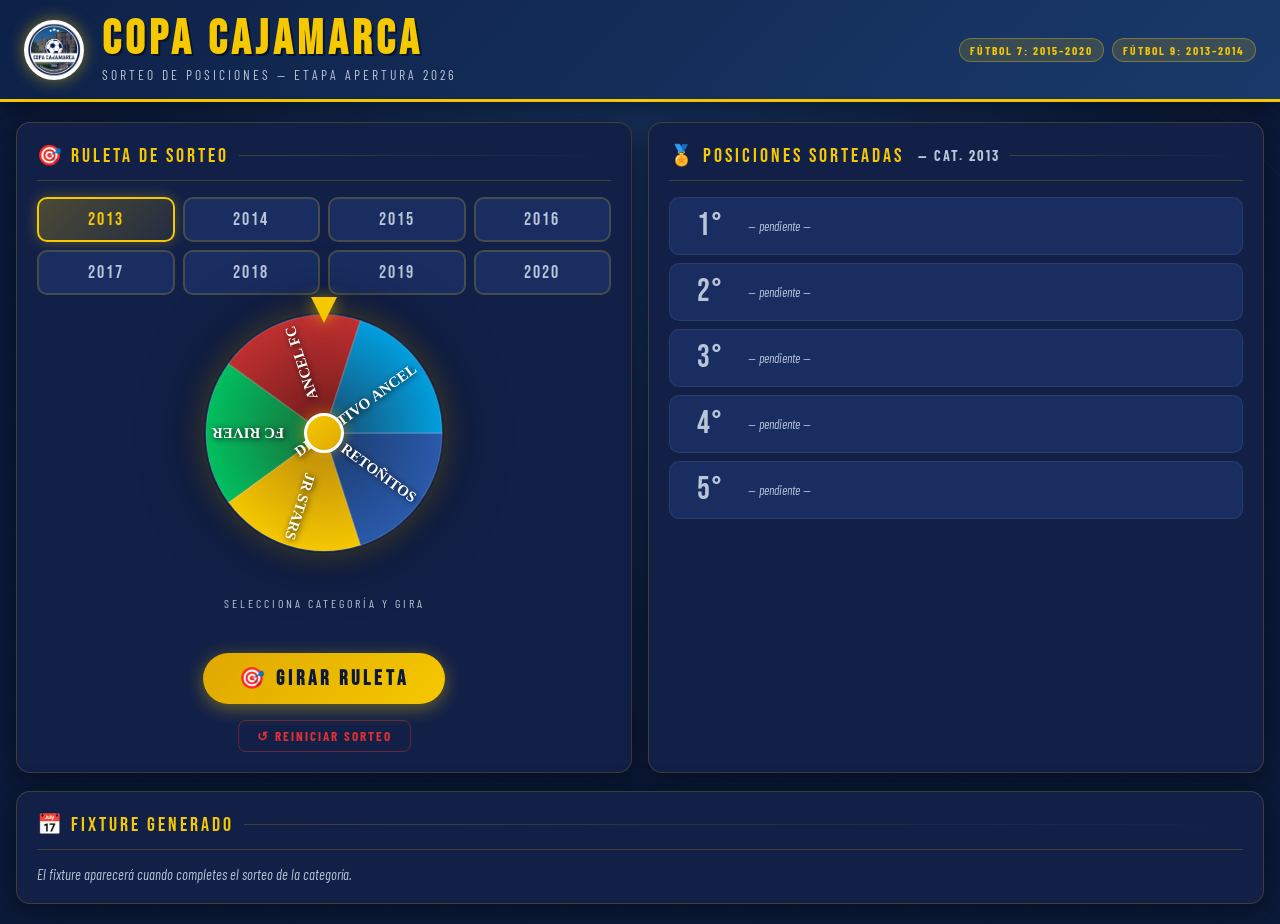
==== commit 557acd2d: "PRIMERA VERSION" ====
--- a/index.html
+++ b/index.html
@@ -1,85 +1,108 @@
 <!DOCTYPE html>
 <html lang="es">
+
 <head>
-<meta charset="UTF-8">
-<meta name="viewport" content="width=device-width, initial-scale=1.0">
-<title>Copa Cajamarca – Sorteo</title>
-<link href="https://fonts.googleapis.com/css2?family=Bebas+Neue&family=Barlow+Condensed:wght@400;600;700;800&display=swap" rel="stylesheet">
-<link rel="stylesheet" href="style.css">
+    <meta charset="UTF-8">
+    <meta name="viewport" content="width=device-width, initial-scale=1.0">
+    <title>Copa Cajamarca – Sorteo</title>
+    <link
+        href="https://fonts.googleapis.com/css2?family=Bebas+Neue&family=Barlow+Condensed:wght@400;600;700;800&display=swap"
+        rel="stylesheet">
+    <link rel="stylesheet" href="style.css">
+    <link rel="icon" href="logo.svg" type="image/svg+xml">
+    <link rel="shortcut icon" href="logo.svg">
 </head>
+
 <body>
 
-<header>
-  <div class="logo-circle">
-    <img src="logo.svg" alt="Copa Cajamarca"
-      style="width:100%;height:100%;object-fit:cover;border-radius:50%;"
-      onerror="this.style.display='none';this.parentElement.innerHTML='⚽';">
-  </div>
-  <div class="header-text">
-    <h1>COPA CAJAMARCA</h1>
-    <p>Sorteo de Posiciones — Etapa Apertura 2026</p>
-  </div>
-  <div class="header-badges">
-    <span class="badge">FÚTBOL 7: 2015–2020</span>
-    <span class="badge">FÚTBOL 9: 2013–2014</span>
-  </div>
-</header>
+    <header>
+        <div class="logo-circle">
+            <img src="logo.svg" alt="Copa Cajamarca" style="width:100%;height:100%;object-fit:cover;border-radius:50%;"
+                onerror="this.style.display='none';this.parentElement.innerHTML='⚽';">
+        </div>
+        <div class="header-text">
+            <h1>COPA CAJAMARCA</h1>
+            <p>Sorteo de Posiciones — Etapa Apertura 2026</p>
+        </div>
+        <div class="header-badges">
+            <span class="badge">FÚTBOL 7: 2015–2020</span>
+            <span class="badge">FÚTBOL 9: 2013–2014</span>
+        </div>
+    </header>
 
-<div class="wrap">
+    <div class="wrap">
 
-  <!-- ROW 1: Ruleta + Posiciones -->
-  <div class="row row-2">
+        <!-- ROW 1: Ruleta + Posiciones -->
+        <div class="row row-2">
 
-    <!-- RULETA -->
-    <div class="panel">
-      <div class="panel-hdr">🎯 RULETA DE SORTEO</div>
-      <div class="cat-grid" id="catGrid"></div>
-      <div class="wheel-wrap">
-        <div class="wheel-outer">
-          <div class="wheel-ptr"></div>
-          <canvas id="wCanvas" width="240" height="240"></canvas>
-          <div class="wheel-hub"></div>
+            <!-- RULETA -->
+            <div class="panel">
+                <div class="panel-hdr">🎯 RULETA DE SORTEO</div>
+                <div class="cat-grid" id="catGrid"></div>
+                <div class="wheel-wrap">
+                    <div class="wheel-outer">
+                        <div class="wheel-ptr"></div>
+                        <canvas id="wCanvas" width="240" height="240"></canvas>
+                        <div class="wheel-hub"></div>
+                    </div>
+                    <div class="result-box" id="resultBox">
+                        <div class="res-label">Selecciona categoría y gira</div>
+                    </div>
+                    <button class="spin-btn" id="spinBtn" onclick="spinWheel()">🎯 GIRAR RULETA</button>
+                    <button class="reset-btn" onclick="resetDraw()">↺ REINICIAR SORTEO</button>
+                    <div class="complete-banner" id="completeBanner">🏆 ¡SORTEO COMPLETO!</div>
+                </div>
+            </div>
+
+            <!-- POSICIONES -->
+            <div class="panel">
+                <div class="panel-hdr">🏅 POSICIONES SORTEADAS <span id="catLabel"
+                        style="font-size:0.9rem;letter-spacing:2px;color:var(--gris);font-family:'Barlow Condensed',sans-serif;font-weight:700;margin-left:4px;"></span>
+                </div>
+                <div class="pos-grid" id="posGrid"></div>
+
+                <!-- SEMIFINALES/FINAL (solo si ≤4) -->
+                <div id="sfSection" style="display:none;margin-top:18px;">
+                    <div class="panel-hdr" style="margin-bottom:12px;">🏆 <span id="sfTitle">SEMIFINALES</span></div>
+                    <div class="sf-box" id="sfBox"></div>
+                </div>
+            </div>
+
         </div>
-        <div class="result-box" id="resultBox">
-          <div class="res-label">Selecciona categoría y gira</div>
+
+        <!-- ROW 2: Fixture generado (full width) -->
+        <div class="panel">
+            <div class="panel-hdr" id="fixturePanelHdr">📅 FIXTURE GENERADO</div>
+            <div class="fixture-controls" id="fixtureControls" style="display:none;">
+                <label>Jornada:</label>
+                <select id="filterJornada" onchange="renderFixture()">
+                    <option value="">Todas</option>
+                </select>
+                <label>Buscar equipo:</label>
+                <input type="text" id="searchEquipo" placeholder="Nombre del equipo…" oninput="renderFixture()"
+                    style="width:200px;">
+            </div>
+            <div id="fixtureContent">
+                <div class="no-fixture">El fixture aparecerá cuando completes el sorteo de la categoría.</div>
+            </div>
         </div>
-        <button class="spin-btn" id="spinBtn" onclick="spinWheel()">🎯 GIRAR RULETA</button>
-        <button class="reset-btn" onclick="resetDraw()">↺ REINICIAR SORTEO</button>
-        <div class="complete-banner" id="completeBanner">🏆 ¡SORTEO COMPLETO!</div>
-      </div>
-    </div>
 
-    <!-- POSICIONES -->
-    <div class="panel">
-      <div class="panel-hdr">🏅 POSICIONES SORTEADAS <span id="catLabel" style="font-size:0.9rem;letter-spacing:2px;color:var(--gris);font-family:'Barlow Condensed',sans-serif;font-weight:700;margin-left:4px;"></span></div>
-      <div class="pos-grid" id="posGrid"></div>
+        <!-- EXPORTAR FIXTURE COMPLETO -->
+        <div class="panel" id="exportPanel" style="display:none;">
+            <div class="panel-hdr">📋 EXPORTAR FIXTURE COMPLETO</div>
+            <p class="export-desc">Copia la tabla y pégala directamente en <strong>Google Sheets</strong> o <strong>Excel</strong>. Las columnas coinciden con el formato FIXTURE.</p>
+            <div class="export-meta" id="exportMeta"></div>
+            <textarea class="export-area" id="exportArea" readonly spellcheck="false" placeholder="Los datos aparecerán aquí…"></textarea>
+            <div class="export-actions">
+                <button class="export-btn" id="exportCopyBtn" onclick="app.exportAll()">📋 GENERAR Y COPIAR AL PORTAPAPELES</button>
+                <span class="export-hint" id="exportHint"></span>
+            </div>
+        </div>
 
-      <!-- SEMIFINALES/FINAL (solo si ≤4) -->
-      <div id="sfSection" style="display:none;margin-top:18px;">
-        <div class="panel-hdr" style="margin-bottom:12px;">🏆 <span id="sfTitle">SEMIFINALES</span></div>
-        <div class="sf-box" id="sfBox"></div>
-      </div>
-    </div>
+    </div><!-- /wrap -->
+    <canvas id="particleCanvas"></canvas>
 
-  </div>
+    <script src="app.js"></script>
+</body>
 
-  <!-- ROW 2: Fixture generado (full width) -->
-  <div class="panel">
-    <div class="panel-hdr" id="fixturePanelHdr">📅 FIXTURE GENERADO</div>
-    <div class="fixture-controls" id="fixtureControls" style="display:none;">
-      <label>Jornada:</label>
-      <select id="filterJornada" onchange="renderFixture()">
-        <option value="">Todas</option>
-      </select>
-      <label>Buscar equipo:</label>
-      <input type="text" id="searchEquipo" placeholder="Nombre del equipo…" oninput="renderFixture()" style="width:200px;">
-    </div>
-    <div id="fixtureContent"><div class="no-fixture">El fixture aparecerá cuando completes el sorteo de la categoría.</div></div>
-  </div>
-
-</div><!-- /wrap -->
-<canvas id="particleCanvas"></canvas>
-
-<script src="app.js"></script>
-</body>
 </html>
--- a/style.css
+++ b/style.css
@@ -325,3 +325,40 @@
 }
 .bye-icon{font-size:1.1rem;}
 .bye-label{font-size:0.7rem;letter-spacing:2px;color:rgba(255,140,0,0.6);margin-left:auto;text-transform:uppercase;}
+
+/* EXPORTAR */
+.export-desc{
+  font-size:0.88rem;color:var(--gris);letter-spacing:1px;margin-bottom:12px;line-height:1.5;
+}
+.export-desc strong{color:var(--amarillo);}
+.export-meta{
+  display:flex;gap:12px;flex-wrap:wrap;margin-bottom:10px;
+}
+.export-meta-tag{
+  background:rgba(245,200,0,0.1);border:1px solid rgba(245,200,0,0.25);
+  color:var(--amarillo);font-size:0.75rem;letter-spacing:2px;font-weight:700;
+  padding:4px 10px;border-radius:20px;
+}
+.export-area{
+  width:100%;height:220px;resize:vertical;
+  background:#060e1f;border:1px solid rgba(245,200,0,0.2);
+  color:#7ee787;font-family:'Courier New',monospace;font-size:0.78rem;
+  padding:12px 14px;border-radius:8px;outline:none;line-height:1.6;
+  white-space:pre;overflow:auto;
+}
+.export-area:focus{border-color:var(--amarillo);}
+.export-actions{display:flex;align-items:center;gap:14px;margin-top:10px;flex-wrap:wrap;}
+.export-btn{
+  background:linear-gradient(135deg,var(--amarillo2),var(--amarillo));
+  color:#0b1a3a;border:none;
+  font-family:'Bebas Neue',sans-serif;font-size:1.1rem;letter-spacing:3px;
+  padding:11px 28px;border-radius:50px;cursor:pointer;
+  transition:all .2s;box-shadow:0 4px 16px rgba(245,200,0,0.35);font-weight:900;
+}
+.export-btn:hover{transform:translateY(-2px);box-shadow:0 8px 24px rgba(245,200,0,0.55);}
+.export-btn:active{transform:scale(0.97);}
+.export-hint{font-size:0.82rem;color:var(--verde);font-weight:700;letter-spacing:1px;opacity:0;transition:opacity .3s;}
+.export-hint.show{opacity:1;}
+
+@keyframes fadeSlideIn{from{opacity:0;transform:translateY(12px);}to{opacity:1;transform:none;}}
+#exportPanel{animation:fadeSlideIn .4s ease-out;}
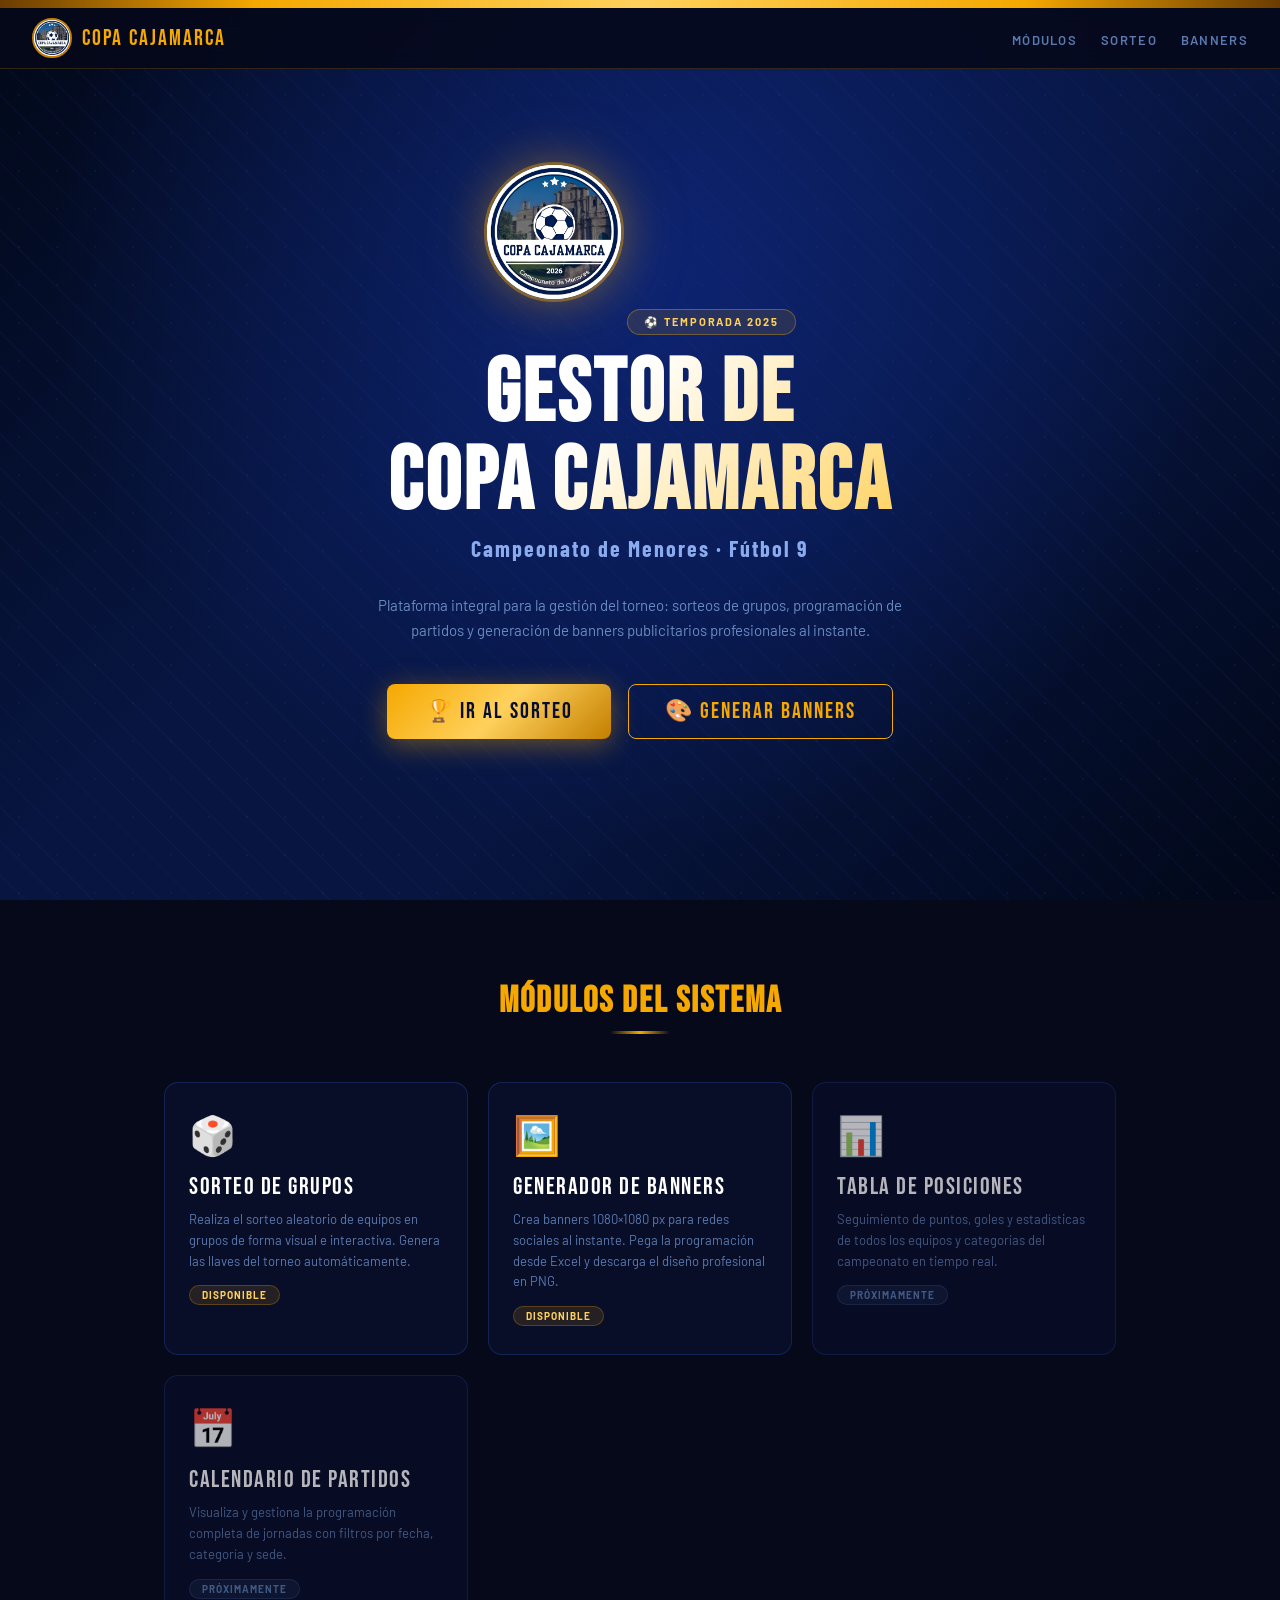
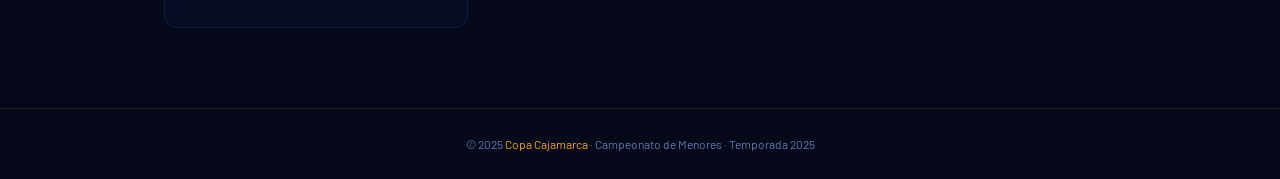
==== commit c9dcecb3: "Creador de banners de fechas y horas" ====
--- a/index.html
+++ b/index.html
@@ -2,107 +2,490 @@
 <html lang="es">
 
 <head>
-    <meta charset="UTF-8">
-    <meta name="viewport" content="width=device-width, initial-scale=1.0">
-    <title>Copa Cajamarca – Sorteo</title>
-    <link
-        href="https://fonts.googleapis.com/css2?family=Bebas+Neue&family=Barlow+Condensed:wght@400;600;700;800&display=swap"
-        rel="stylesheet">
-    <link rel="stylesheet" href="style.css">
-    <link rel="icon" href="logo.svg" type="image/svg+xml">
-    <link rel="shortcut icon" href="logo.svg">
+  <meta charset="UTF-8">
+  <meta name="viewport" content="width=device-width, initial-scale=1.0">
+  <title>Gestor de Copa Cajamarca</title>
+  <meta name="description" content="Plataforma de gestión para la Copa Cajamarca – Campeonato de Menores de Fútbol.">
+  <link
+    href="https://fonts.googleapis.com/css2?family=Bebas+Neue&family=Barlow+Condensed:ital,wght@0,400;0,600;0,700;0,900;1,700&family=Barlow:wght@400;500;600&display=swap"
+    rel="stylesheet">
+  <style>
+    * {
+      box-sizing: border-box;
+      margin: 0;
+      padding: 0
+    }
+
+    :root {
+      --gold: #f5a800;
+      --gold2: #ffd15c;
+      --gold3: #c47f00;
+      --navy: #06091a;
+      --navy2: #071540;
+      --navy3: #0c1e70;
+      --text: #e8eeff;
+      --muted: #5a7ab0;
+    }
+
+    body {
+      font-family: 'Barlow', sans-serif;
+      background: var(--navy);
+      color: var(--text);
+      min-height: 100vh;
+      overflow-x: hidden;
+    }
+
+    /* ── HERO BG ── */
+    .hero {
+      position: relative;
+      min-height: 100vh;
+      display: flex;
+      flex-direction: column;
+      align-items: center;
+      justify-content: center;
+      text-align: center;
+      padding: 40px 24px;
+      overflow: hidden;
+    }
+
+    .hero::before {
+      content: '';
+      position: absolute;
+      inset: 0;
+      background: linear-gradient(135deg, #020818 0%, #071540 40%, #071540 60%, #020818 100%);
+      z-index: 0;
+    }
+
+    .hero::after {
+      content: '';
+      position: absolute;
+      inset: 0;
+      background: radial-gradient(ellipse at 50% 30%, rgba(18, 48, 155, 0.55) 0%, rgba(2, 8, 24, 0) 65%);
+      z-index: 0;
+    }
+
+    /* dot grid */
+    .dot-grid {
+      position: absolute;
+      inset: 0;
+      z-index: 0;
+      background-image: radial-gradient(rgba(48, 85, 187, 0.12) 1.5px, transparent 1.5px);
+      background-size: 38px 38px;
+    }
+
+    /* diagonal lines */
+    .diag {
+      position: absolute;
+      inset: 0;
+      z-index: 0;
+      overflow: hidden;
+    }
+
+    .diag::before {
+      content: '';
+      position: absolute;
+      inset: -100%;
+      background: repeating-linear-gradient(45deg, transparent, transparent 22px, rgba(64, 96, 208, 0.045) 22px, rgba(64, 96, 208, 0.045) 24px);
+    }
+
+    /* gold top stripe */
+    .gold-stripe {
+      position: fixed;
+      top: 0;
+      left: 0;
+      width: 100%;
+      height: 8px;
+      z-index: 100;
+      background: linear-gradient(90deg, #6a3c00, #f5a800 20%, #ffd15c 50%, #f5a800 80%, #6a3c00);
+    }
+
+    /* ── NAV ── */
+    nav {
+      position: fixed;
+      top: 8px;
+      left: 0;
+      right: 0;
+      z-index: 99;
+      display: flex;
+      align-items: center;
+      justify-content: space-between;
+      padding: 10px 32px;
+      background: rgba(6, 9, 26, 0.88);
+      backdrop-filter: blur(10px);
+      border-bottom: 1px solid rgba(245, 168, 0, 0.18);
+    }
+
+    .nav-logo {
+      display: flex;
+      align-items: center;
+      gap: 10px;
+      text-decoration: none;
+    }
+
+    .nav-logo img {
+      height: 40px;
+      width: 40px;
+      object-fit: contain;
+      border-radius: 50%;
+      border: 2px solid var(--gold3);
+    }
+
+    .nav-logo-text {
+      font-family: 'Bebas Neue', sans-serif;
+      font-size: 22px;
+      letter-spacing: 2px;
+      color: var(--gold);
+    }
+
+    .nav-links {
+      display: flex;
+      gap: 24px;
+      list-style: none;
+    }
+
+    .nav-links a {
+      font-size: 13px;
+      font-weight: 600;
+      text-transform: uppercase;
+      letter-spacing: .1em;
+      color: var(--muted);
+      text-decoration: none;
+      transition: color .2s;
+    }
+
+    .nav-links a:hover {
+      color: var(--gold);
+    }
+
+    /* ── HERO CONTENT ── */
+    .hero-inner {
+      position: relative;
+      z-index: 2;
+      max-width: 780px;
+    }
+
+    .hero-logo {
+      width: 140px;
+      height: 140px;
+      object-fit: contain;
+      border-radius: 50%;
+      border: 3px solid rgba(245, 168, 0, 0.5);
+      box-shadow: 0 0 40px rgba(245, 168, 0, 0.3), 0 0 80px rgba(245, 168, 0, 0.15);
+      margin-bottom: 24px;
+      animation: float 4s ease-in-out infinite;
+    }
+
+    @keyframes float {
+
+      0%,
+      100% {
+        transform: translateY(0);
+      }
+
+      50% {
+        transform: translateY(-10px);
+      }
+    }
+
+    .hero-badge {
+      display: inline-block;
+      background: rgba(245, 168, 0, 0.12);
+      border: 1px solid rgba(245, 168, 0, 0.35);
+      color: var(--gold2);
+      font-size: 11px;
+      font-weight: 700;
+      letter-spacing: .18em;
+      text-transform: uppercase;
+      padding: 5px 16px;
+      border-radius: 20px;
+      margin-bottom: 16px;
+    }
+
+    .hero-title {
+      font-family: 'Bebas Neue', sans-serif;
+      font-size: clamp(52px, 10vw, 88px);
+      letter-spacing: 3px;
+      line-height: 1;
+      margin-bottom: 8px;
+      background: linear-gradient(135deg, #fff 40%, var(--gold2) 100%);
+      -webkit-background-clip: text;
+      -webkit-text-fill-color: transparent;
+      background-clip: text;
+      text-shadow: none;
+    }
+
+    .hero-sub {
+      font-family: 'Barlow Condensed', sans-serif;
+      font-size: 22px;
+      font-weight: 700;
+      color: #8aacee;
+      letter-spacing: 2px;
+      margin-bottom: 32px;
+    }
+
+    .hero-desc {
+      font-size: 15px;
+      color: #6a8bc0;
+      line-height: 1.7;
+      max-width: 540px;
+      margin: 0 auto 40px;
+    }
+
+    .hero-cta {
+      display: inline-flex;
+      align-items: center;
+      gap: 10px;
+      background: linear-gradient(135deg, #f5a800, #ffd15c 50%, #c47f00);
+      color: #060d2e;
+      font-family: 'Bebas Neue', sans-serif;
+      font-size: 22px;
+      letter-spacing: 2px;
+      padding: 14px 38px;
+      border-radius: 8px;
+      text-decoration: none;
+      border: none;
+      cursor: pointer;
+      box-shadow: 0 6px 28px rgba(245, 168, 0, 0.4);
+      transition: opacity .2s, transform .15s;
+    }
+
+    .hero-cta:hover {
+      opacity: .9;
+      transform: translateY(-2px);
+    }
+
+    .hero-cta-ghost {
+      display: inline-flex;
+      align-items: center;
+      gap: 10px;
+      background: transparent;
+      color: var(--gold);
+      font-family: 'Bebas Neue', sans-serif;
+      font-size: 22px;
+      letter-spacing: 2px;
+      padding: 13px 36px;
+      border-radius: 8px;
+      border: 1.5px solid var(--gold);
+      text-decoration: none;
+      margin-left: 14px;
+      transition: background .2s, transform .15s;
+    }
+
+    .hero-cta-ghost:hover {
+      background: rgba(245, 168, 0, 0.1);
+      transform: translateY(-2px);
+    }
+
+    /* ── MODULES SECTION ── */
+    .modules {
+      padding: 80px 24px;
+      max-width: 1000px;
+      margin: 0 auto;
+    }
+
+    .section-title {
+      font-family: 'Bebas Neue', sans-serif;
+      font-size: 36px;
+      letter-spacing: 2px;
+      color: var(--gold);
+      text-align: center;
+      margin-bottom: 8px;
+    }
+
+    .section-line {
+      width: 60px;
+      height: 3px;
+      margin: 0 auto 48px;
+      background: linear-gradient(90deg, transparent, var(--gold), transparent);
+    }
+
+    .module-grid {
+      display: grid;
+      grid-template-columns: repeat(auto-fit, minmax(260px, 1fr));
+      gap: 20px;
+    }
+
+    .module-card {
+      background: rgba(10, 17, 48, 0.7);
+      border: 1.5px solid rgba(30, 50, 114, 0.6);
+      border-radius: 14px;
+      padding: 28px 24px;
+      cursor: pointer;
+      transition: border-color .25s, transform .2s, box-shadow .25s;
+      text-decoration: none;
+      color: inherit;
+      display: block;
+    }
+
+    .module-card:hover {
+      border-color: rgba(245, 168, 0, 0.55);
+      transform: translateY(-4px);
+      box-shadow: 0 12px 40px rgba(245, 168, 0, 0.12);
+    }
+
+    .module-icon {
+      font-size: 38px;
+      margin-bottom: 14px;
+    }
+
+    .module-name {
+      font-family: 'Bebas Neue', sans-serif;
+      font-size: 24px;
+      letter-spacing: 1.5px;
+      color: #fff;
+      margin-bottom: 8px;
+    }
+
+    .module-desc {
+      font-size: 13px;
+      color: var(--muted);
+      line-height: 1.6;
+    }
+
+    .module-tag {
+      display: inline-block;
+      margin-top: 14px;
+      padding: 3px 12px;
+      border-radius: 12px;
+      font-size: 10px;
+      font-weight: 700;
+      letter-spacing: .1em;
+      text-transform: uppercase;
+      background: rgba(245, 168, 0, 0.12);
+      color: var(--gold2);
+      border: 1px solid rgba(245, 168, 0, 0.25);
+    }
+
+    .module-tag.soon {
+      background: rgba(90, 122, 176, 0.12);
+      color: var(--muted);
+      border-color: rgba(90, 122, 176, 0.25);
+    }
+
+    /* ── FOOTER ── */
+    footer {
+      text-align: center;
+      padding: 28px 24px;
+      border-top: 1px solid rgba(245, 168, 0, 0.12);
+      font-size: 12px;
+      color: var(--muted);
+    }
+
+    footer span {
+      color: var(--gold);
+    }
+
+    /* ── RESPONSIVE ── */
+    @media(max-width:600px) {
+      nav {
+        padding: 8px 16px;
+      }
+
+      .nav-links {
+        gap: 14px;
+      }
+
+      .hero-cta-ghost {
+        margin-left: 0;
+        margin-top: 12px;
+      }
+    }
+  </style>
 </head>
 
 <body>
 
-    <header>
-        <div class="logo-circle">
-            <img src="logo.svg" alt="Copa Cajamarca" style="width:100%;height:100%;object-fit:cover;border-radius:50%;"
-                onerror="this.style.display='none';this.parentElement.innerHTML='⚽';">
-        </div>
-        <div class="header-text">
-            <h1>COPA CAJAMARCA</h1>
-            <p>Sorteo de Posiciones — Etapa Apertura 2026</p>
-        </div>
-        <div class="header-badges">
-            <span class="badge">FÚTBOL 7: 2015–2020</span>
-            <span class="badge">FÚTBOL 9: 2013–2014</span>
-        </div>
-    </header>
-
-    <div class="wrap">
-
-        <!-- ROW 1: Ruleta + Posiciones -->
-        <div class="row row-2">
-
-            <!-- RULETA -->
-            <div class="panel">
-                <div class="panel-hdr">🎯 RULETA DE SORTEO</div>
-                <div class="cat-grid" id="catGrid"></div>
-                <div class="wheel-wrap">
-                    <div class="wheel-outer">
-                        <div class="wheel-ptr"></div>
-                        <canvas id="wCanvas" width="240" height="240"></canvas>
-                        <div class="wheel-hub"></div>
-                    </div>
-                    <div class="result-box" id="resultBox">
-                        <div class="res-label">Selecciona categoría y gira</div>
-                    </div>
-                    <button class="spin-btn" id="spinBtn" onclick="spinWheel()">🎯 GIRAR RULETA</button>
-                    <button class="reset-btn" onclick="resetDraw()">↺ REINICIAR SORTEO</button>
-                    <div class="complete-banner" id="completeBanner">🏆 ¡SORTEO COMPLETO!</div>
-                </div>
-            </div>
-
-            <!-- POSICIONES -->
-            <div class="panel">
-                <div class="panel-hdr">🏅 POSICIONES SORTEADAS <span id="catLabel"
-                        style="font-size:0.9rem;letter-spacing:2px;color:var(--gris);font-family:'Barlow Condensed',sans-serif;font-weight:700;margin-left:4px;"></span>
-                </div>
-                <div class="pos-grid" id="posGrid"></div>
-
-                <!-- SEMIFINALES/FINAL (solo si ≤4) -->
-                <div id="sfSection" style="display:none;margin-top:18px;">
-                    <div class="panel-hdr" style="margin-bottom:12px;">🏆 <span id="sfTitle">SEMIFINALES</span></div>
-                    <div class="sf-box" id="sfBox"></div>
-                </div>
-            </div>
-
-        </div>
-
-        <!-- ROW 2: Fixture generado (full width) -->
-        <div class="panel">
-            <div class="panel-hdr" id="fixturePanelHdr">📅 FIXTURE GENERADO</div>
-            <div class="fixture-controls" id="fixtureControls" style="display:none;">
-                <label>Jornada:</label>
-                <select id="filterJornada" onchange="renderFixture()">
-                    <option value="">Todas</option>
-                </select>
-                <label>Buscar equipo:</label>
-                <input type="text" id="searchEquipo" placeholder="Nombre del equipo…" oninput="renderFixture()"
-                    style="width:200px;">
-            </div>
-            <div id="fixtureContent">
-                <div class="no-fixture">El fixture aparecerá cuando completes el sorteo de la categoría.</div>
-            </div>
-        </div>
-
-        <!-- EXPORTAR FIXTURE COMPLETO -->
-        <div class="panel" id="exportPanel" style="display:none;">
-            <div class="panel-hdr">📋 EXPORTAR FIXTURE COMPLETO</div>
-            <p class="export-desc">Copia la tabla y pégala directamente en <strong>Google Sheets</strong> o <strong>Excel</strong>. Las columnas coinciden con el formato FIXTURE.</p>
-            <div class="export-meta" id="exportMeta"></div>
-            <textarea class="export-area" id="exportArea" readonly spellcheck="false" placeholder="Los datos aparecerán aquí…"></textarea>
-            <div class="export-actions">
-                <button class="export-btn" id="exportCopyBtn" onclick="app.exportAll()">📋 GENERAR Y COPIAR AL PORTAPAPELES</button>
-                <span class="export-hint" id="exportHint"></span>
-            </div>
-        </div>
-
-    </div><!-- /wrap -->
-    <canvas id="particleCanvas"></canvas>
-
-    <script src="app.js"></script>
+  <div class="gold-stripe"></div>
+
+  <!-- NAV -->
+  <nav>
+    <a class="nav-logo" href="index.html">
+      <img src="logo.svg" alt="Copa Cajamarca Logo">
+      <span class="nav-logo-text">Copa Cajamarca</span>
+    </a>
+    <ul class="nav-links">
+      <li><a href="#modulos">Módulos</a></li>
+      <li><a href="sorteo/index.html">Sorteo</a></li>
+      <li><a href="generador-banners/index.html">Banners</a></li>
+    </ul>
+  </nav>
+
+  <!-- HERO -->
+  <section class="hero">
+    <div class="dot-grid"></div>
+    <div class="diag"></div>
+
+    <div class="hero-inner">
+      <img class="hero-logo" src="logo.svg" alt="Copa Cajamarca">
+      <div class="hero-badge">⚽ Temporada 2025</div>
+      <h1 class="hero-title">Gestor de<br>Copa Cajamarca</h1>
+      <p class="hero-sub">Campeonato de Menores · Fútbol 9</p>
+      <p class="hero-desc">
+        Plataforma integral para la gestión del torneo: sorteos de grupos, programación de partidos y
+        generación de banners publicitarios profesionales al instante.
+      </p>
+      <div>
+        <a class="hero-cta" href="sorteo/index.html">🏆 Ir al Sorteo</a>
+        <a class="hero-cta-ghost" href="generador-banners/index.html">🎨 Generar Banners</a>
+      </div>
+    </div>
+  </section>
+
+  <!-- MODULES -->
+  <section class="modules" id="modulos">
+    <h2 class="section-title">Módulos del Sistema</h2>
+    <div class="section-line"></div>
+
+    <div class="module-grid">
+
+      <a href="sorteo/index.html" class="module-card">
+        <div class="module-icon">🎲</div>
+        <div class="module-name">Sorteo de Grupos</div>
+        <p class="module-desc">
+          Realiza el sorteo aleatorio de equipos en grupos de forma visual e interactiva.
+          Genera las llaves del torneo automáticamente.
+        </p>
+        <span class="module-tag">Disponible</span>
+      </a>
+
+      <a href="generador-banners/index.html" class="module-card">
+        <div class="module-icon">🖼️</div>
+        <div class="module-name">Generador de Banners</div>
+        <p class="module-desc">
+          Crea banners 1080×1080 px para redes sociales al instante. Pega la programación
+          desde Excel y descarga el diseño profesional en PNG.
+        </p>
+        <span class="module-tag">Disponible</span>
+      </a>
+
+      <div class="module-card" style="cursor:default;opacity:.7">
+        <div class="module-icon">📊</div>
+        <div class="module-name">Tabla de Posiciones</div>
+        <p class="module-desc">
+          Seguimiento de puntos, goles y estadísticas de todos los equipos y categorías
+          del campeonato en tiempo real.
+        </p>
+        <span class="module-tag soon">Próximamente</span>
+      </div>
+
+      <div class="module-card" style="cursor:default;opacity:.7">
+        <div class="module-icon">📅</div>
+        <div class="module-name">Calendario de Partidos</div>
+        <p class="module-desc">
+          Visualiza y gestiona la programación completa de jornadas con filtros por
+          fecha, categoría y sede.
+        </p>
+        <span class="module-tag soon">Próximamente</span>
+      </div>
+
+    </div>
+  </section>
+
+  <!-- FOOTER -->
+  <footer>
+    <p>© 2025 <span>Copa Cajamarca</span> · Campeonato de Menores · Temporada 2025</p>
+  </footer>
+
 </body>
 
 </html>
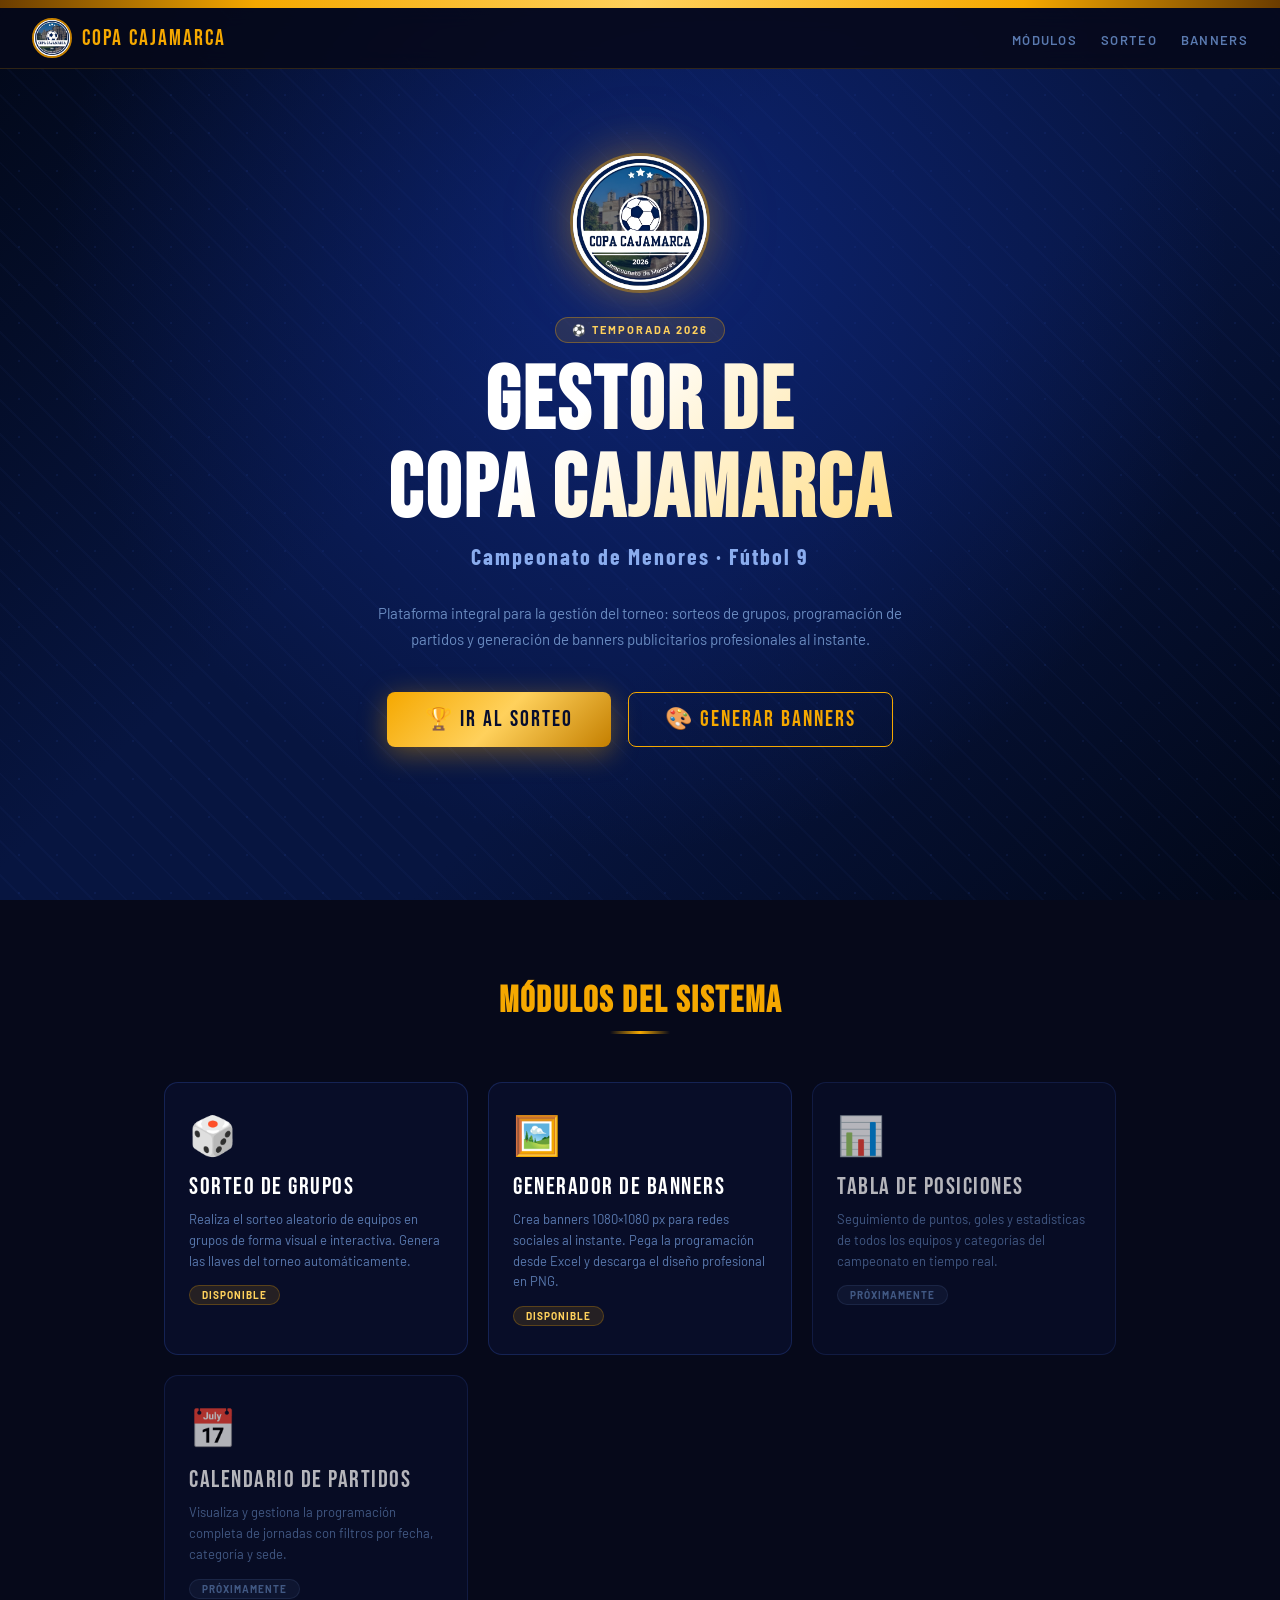
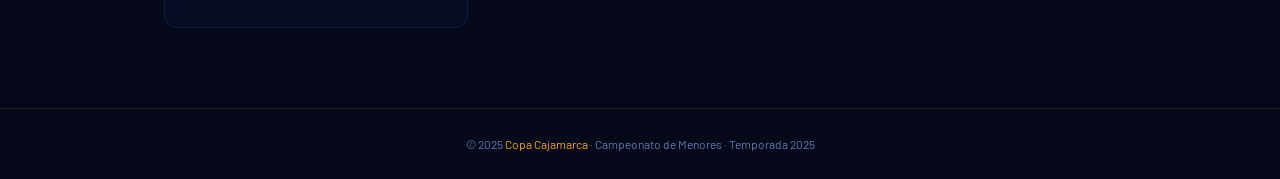
==== commit ffcc4852: "centrar logo" ====
--- a/index.html
+++ b/index.html
@@ -162,16 +162,19 @@
       position: relative;
       z-index: 2;
       max-width: 780px;
+      width: 100%;
+      text-align: center;
     }
 
     .hero-logo {
+      display: block;
+      margin: 0 auto 24px;
       width: 140px;
       height: 140px;
       object-fit: contain;
       border-radius: 50%;
       border: 3px solid rgba(245, 168, 0, 0.5);
       box-shadow: 0 0 40px rgba(245, 168, 0, 0.3), 0 0 80px rgba(245, 168, 0, 0.15);
-      margin-bottom: 24px;
       animation: float 4s ease-in-out infinite;
     }
 
@@ -417,7 +420,7 @@
 
     <div class="hero-inner">
       <img class="hero-logo" src="logo.svg" alt="Copa Cajamarca">
-      <div class="hero-badge">⚽ Temporada 2025</div>
+      <div class="hero-badge">⚽ Temporada 2026</div>
       <h1 class="hero-title">Gestor de<br>Copa Cajamarca</h1>
       <p class="hero-sub">Campeonato de Menores · Fútbol 9</p>
       <p class="hero-desc">
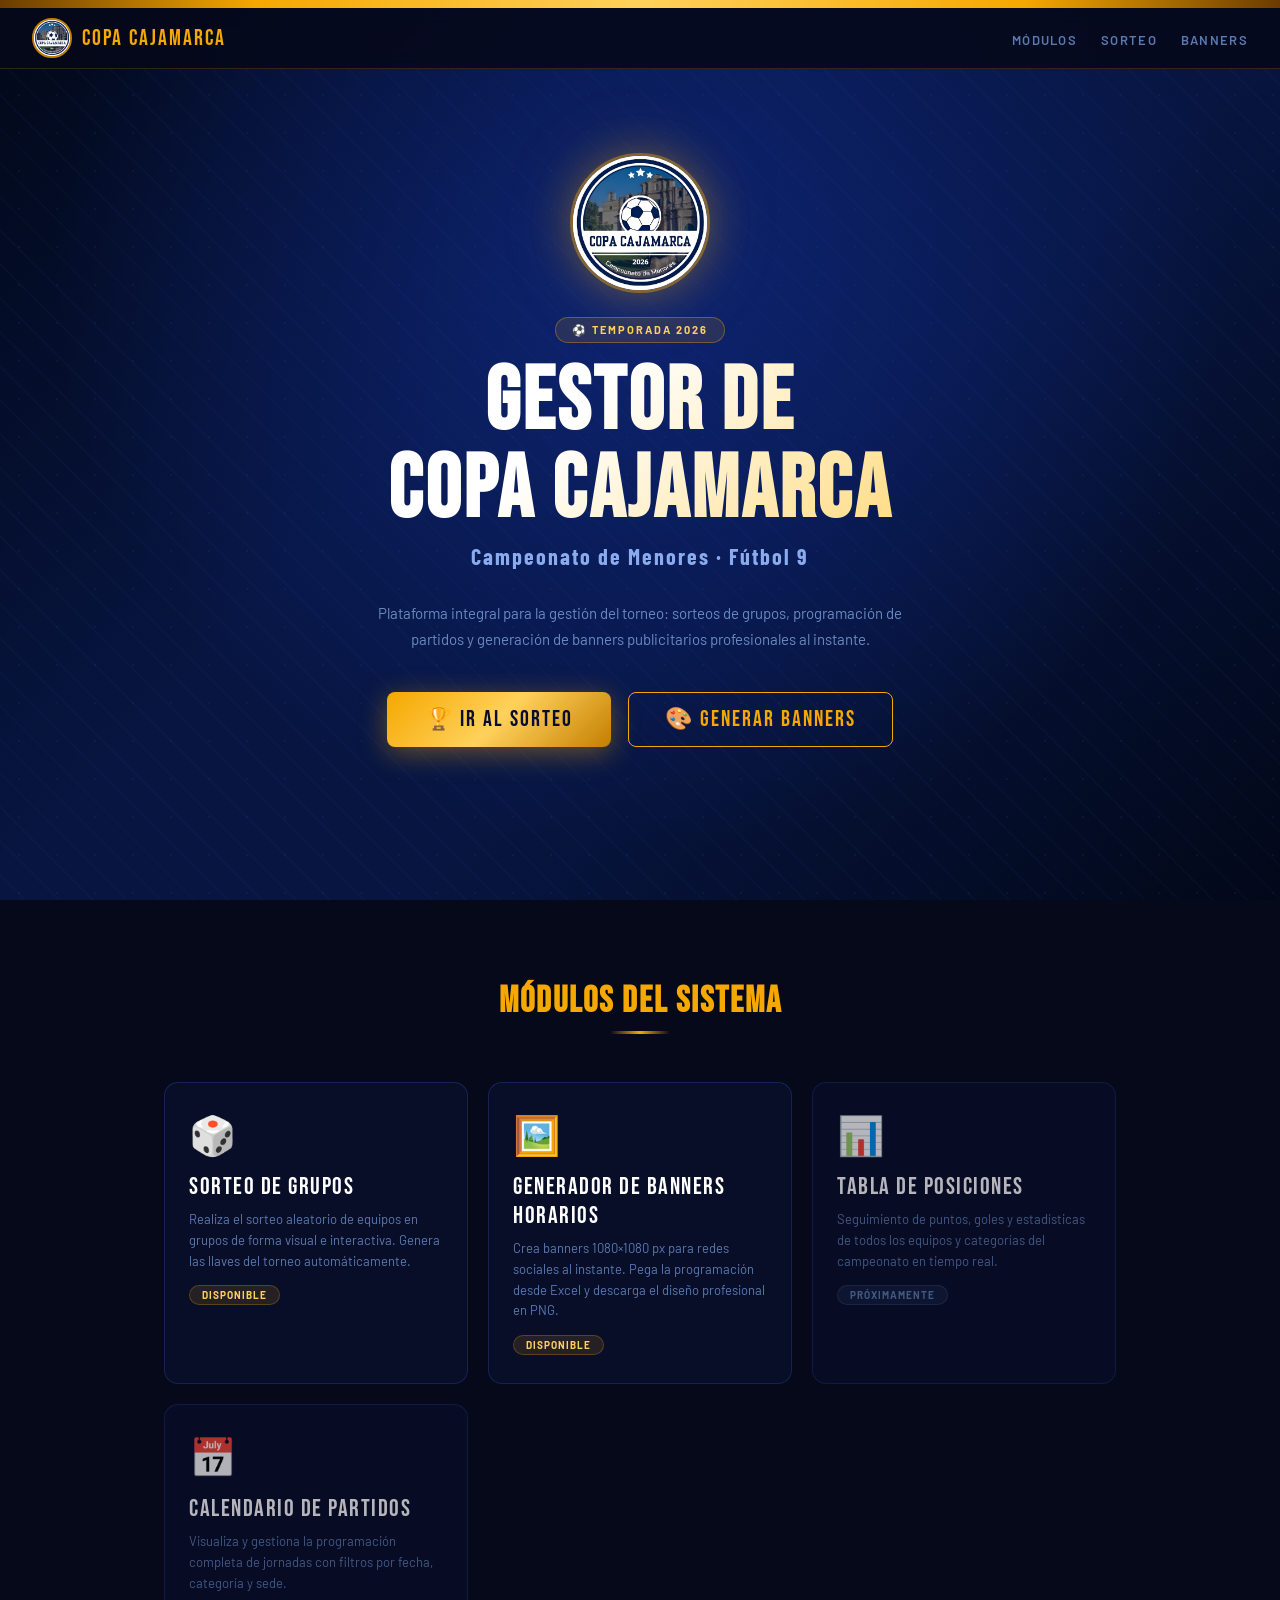
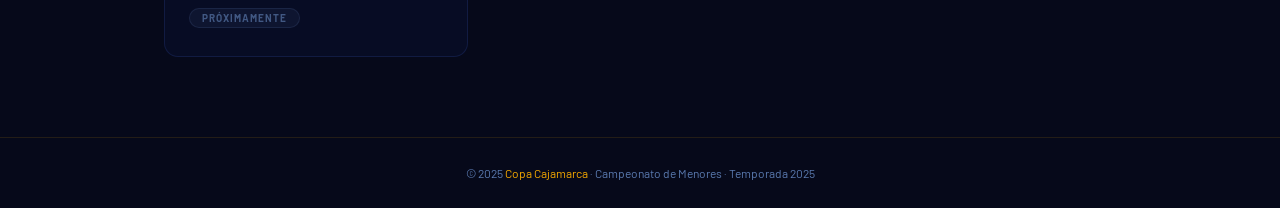
==== commit 2f8726da: "RENAME HORARIOS" ====
--- a/index.html
+++ b/index.html
@@ -451,9 +451,9 @@
         <span class="module-tag">Disponible</span>
       </a>
 
-      <a href="generador-banners/index.html" class="module-card">
+      <a href="horarios/index.html" class="module-card">
         <div class="module-icon">🖼️</div>
-        <div class="module-name">Generador de Banners</div>
+        <div class="module-name">Generador de Banners HORARIOS</div>
         <p class="module-desc">
           Crea banners 1080×1080 px para redes sociales al instante. Pega la programación
           desde Excel y descarga el diseño profesional en PNG.
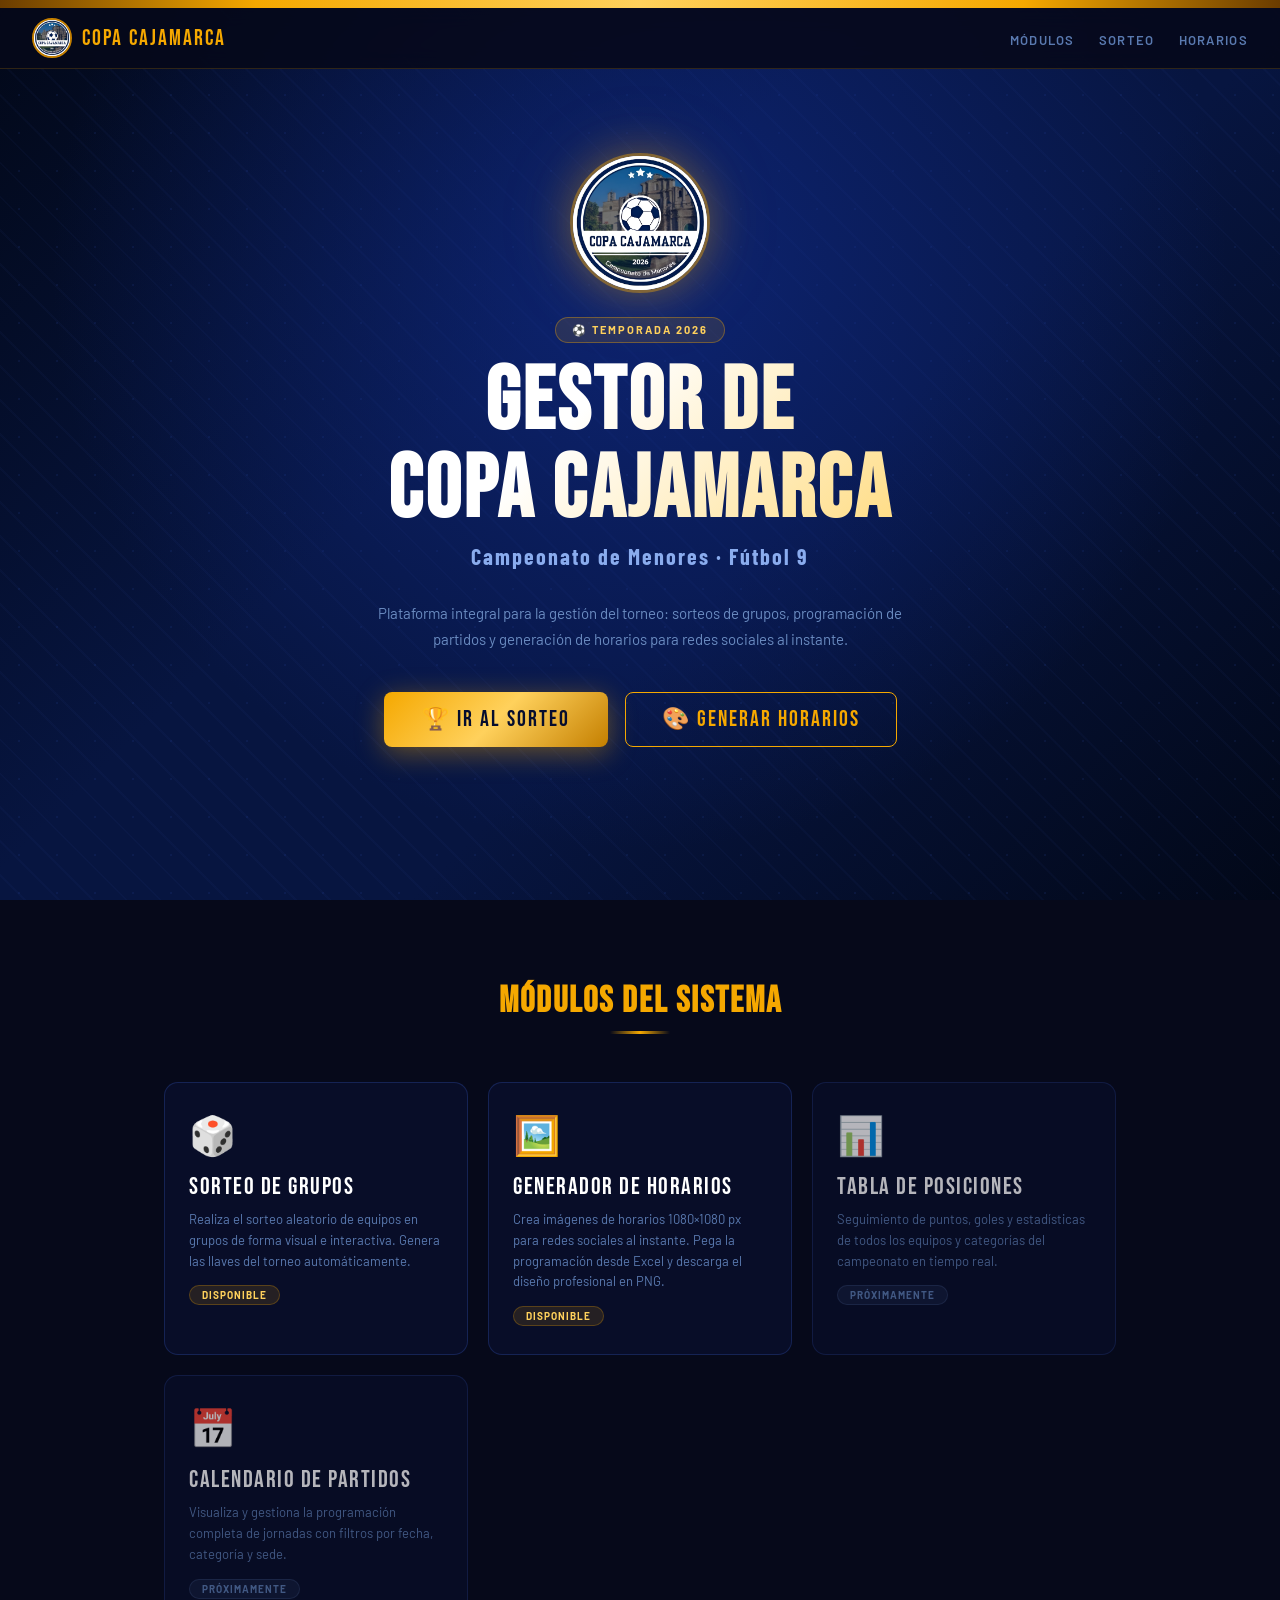
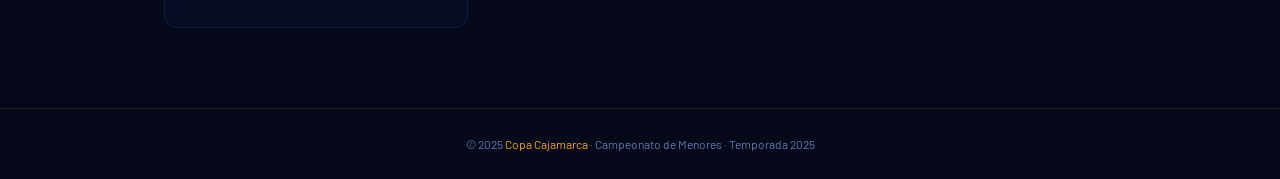
==== commit 48fbfe84: "creacion generador de horarios" ====
--- a/index.html
+++ b/index.html
@@ -409,7 +409,7 @@
     <ul class="nav-links">
       <li><a href="#modulos">Módulos</a></li>
       <li><a href="sorteo/index.html">Sorteo</a></li>
-      <li><a href="generador-banners/index.html">Banners</a></li>
+      <li><a href="horarios/index.html">Horarios</a></li>
     </ul>
   </nav>
 
@@ -425,11 +425,11 @@
       <p class="hero-sub">Campeonato de Menores · Fútbol 9</p>
       <p class="hero-desc">
         Plataforma integral para la gestión del torneo: sorteos de grupos, programación de partidos y
-        generación de banners publicitarios profesionales al instante.
+        generación de horarios para redes sociales al instante.
       </p>
       <div>
         <a class="hero-cta" href="sorteo/index.html">🏆 Ir al Sorteo</a>
-        <a class="hero-cta-ghost" href="generador-banners/index.html">🎨 Generar Banners</a>
+        <a class="hero-cta-ghost" href="horarios/index.html">🎨 Generar Horarios</a>
       </div>
     </div>
   </section>
@@ -453,9 +453,9 @@
 
       <a href="horarios/index.html" class="module-card">
         <div class="module-icon">🖼️</div>
-        <div class="module-name">Generador de Banners HORARIOS</div>
+        <div class="module-name">Generador de Horarios</div>
         <p class="module-desc">
-          Crea banners 1080×1080 px para redes sociales al instante. Pega la programación
+          Crea imágenes de horarios 1080×1080 px para redes sociales al instante. Pega la programación
           desde Excel y descarga el diseño profesional en PNG.
         </p>
         <span class="module-tag">Disponible</span>
